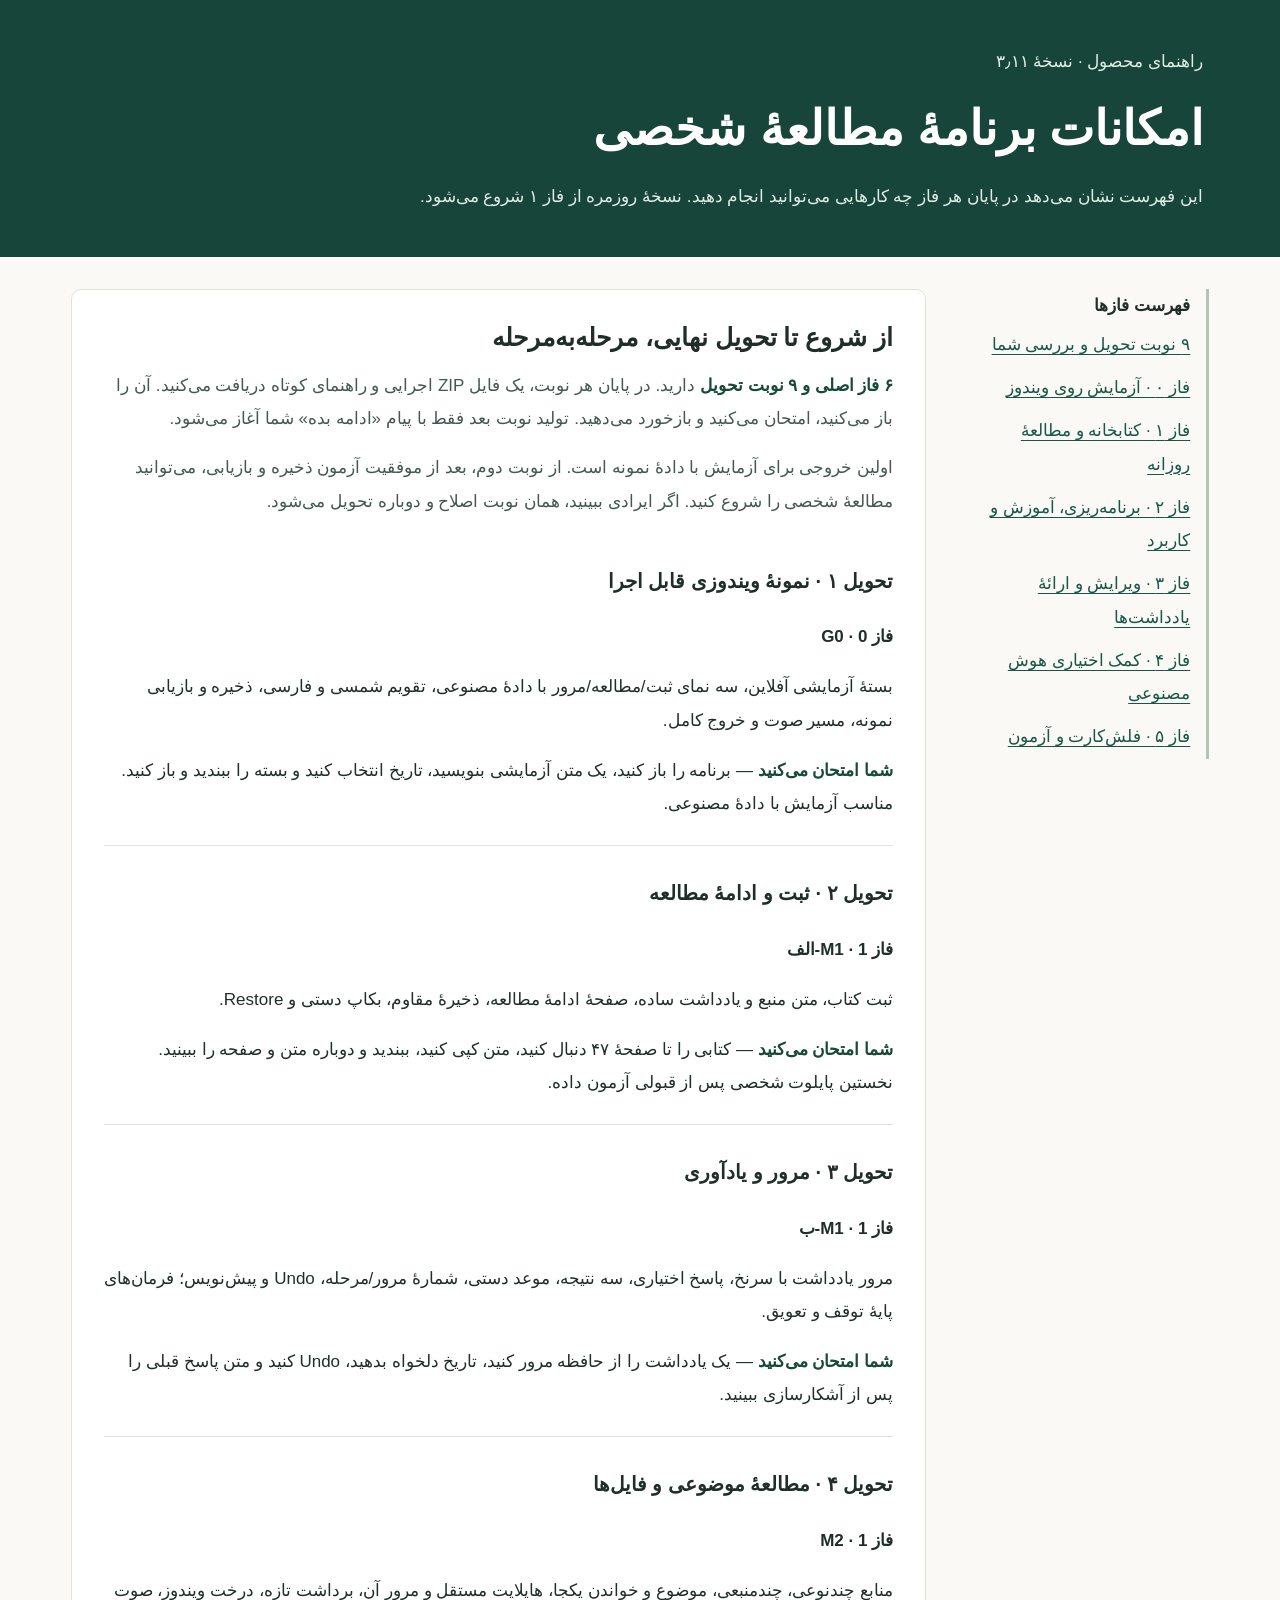
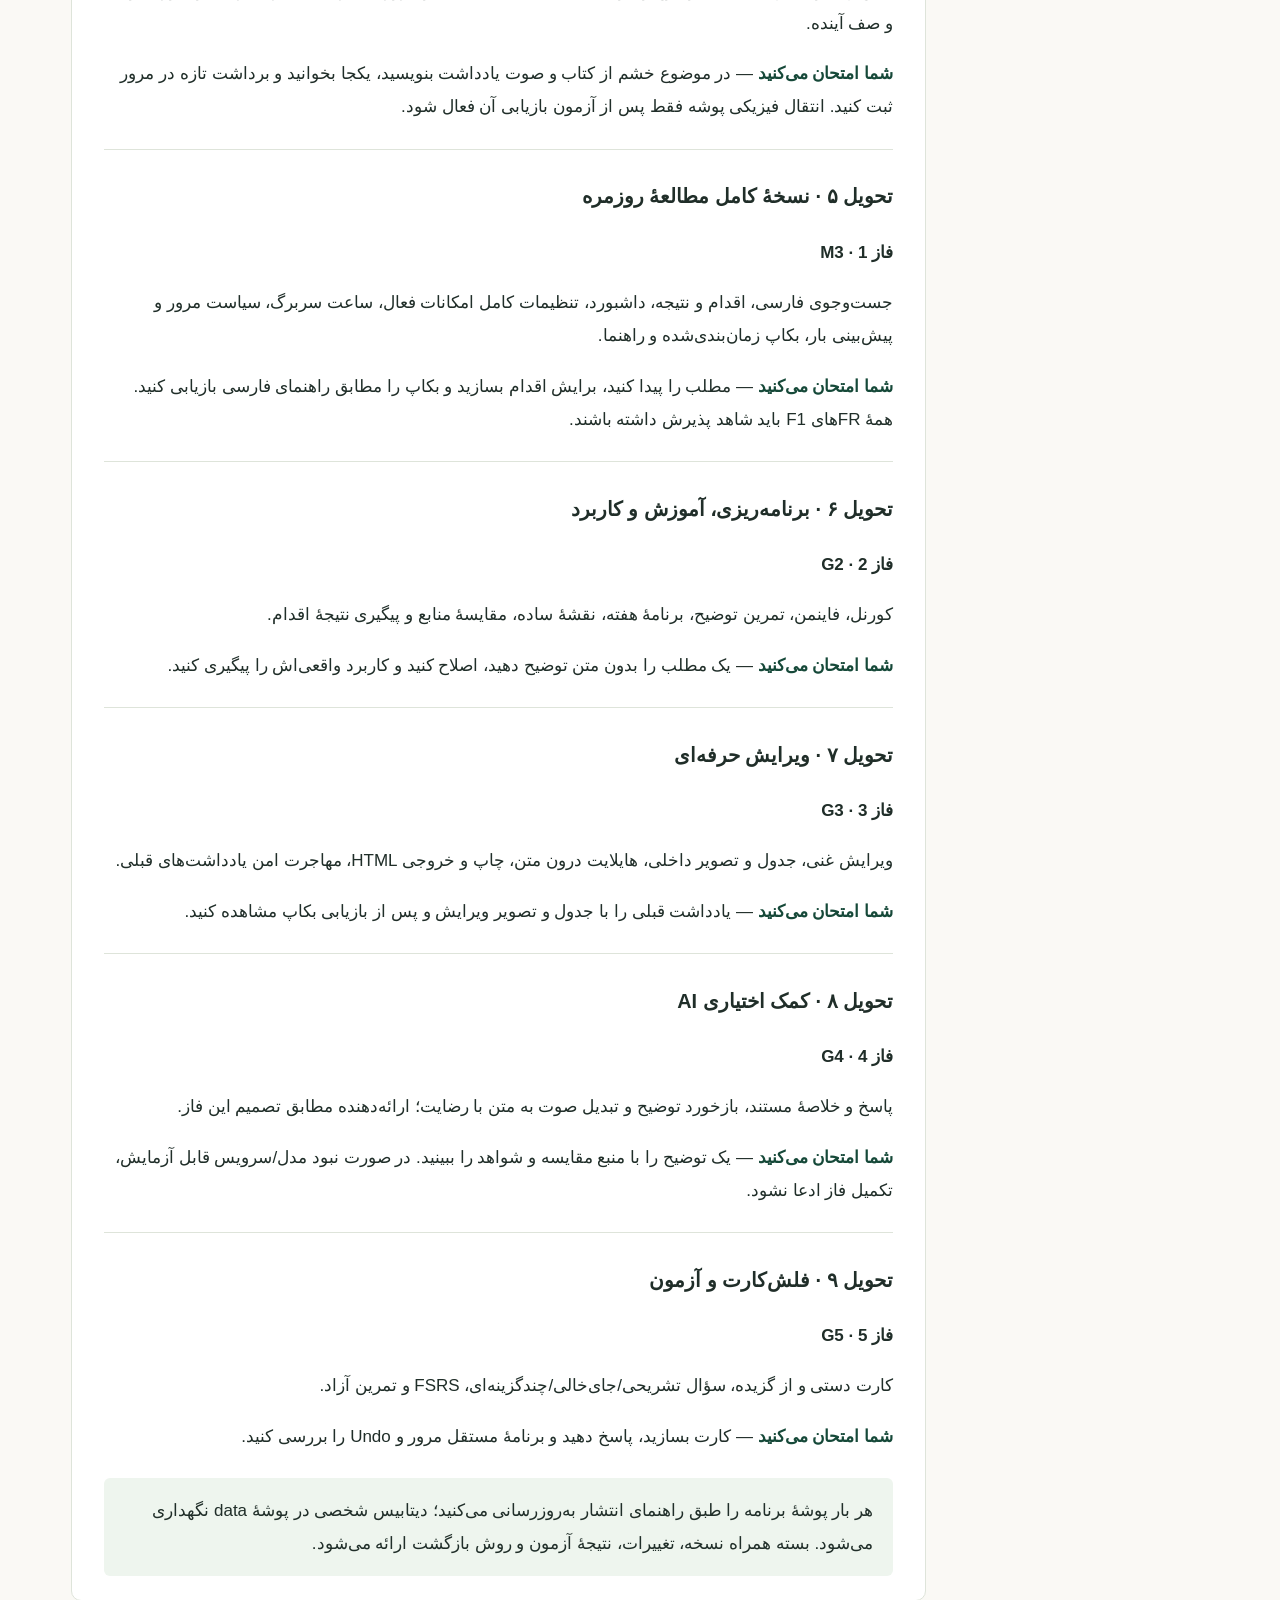
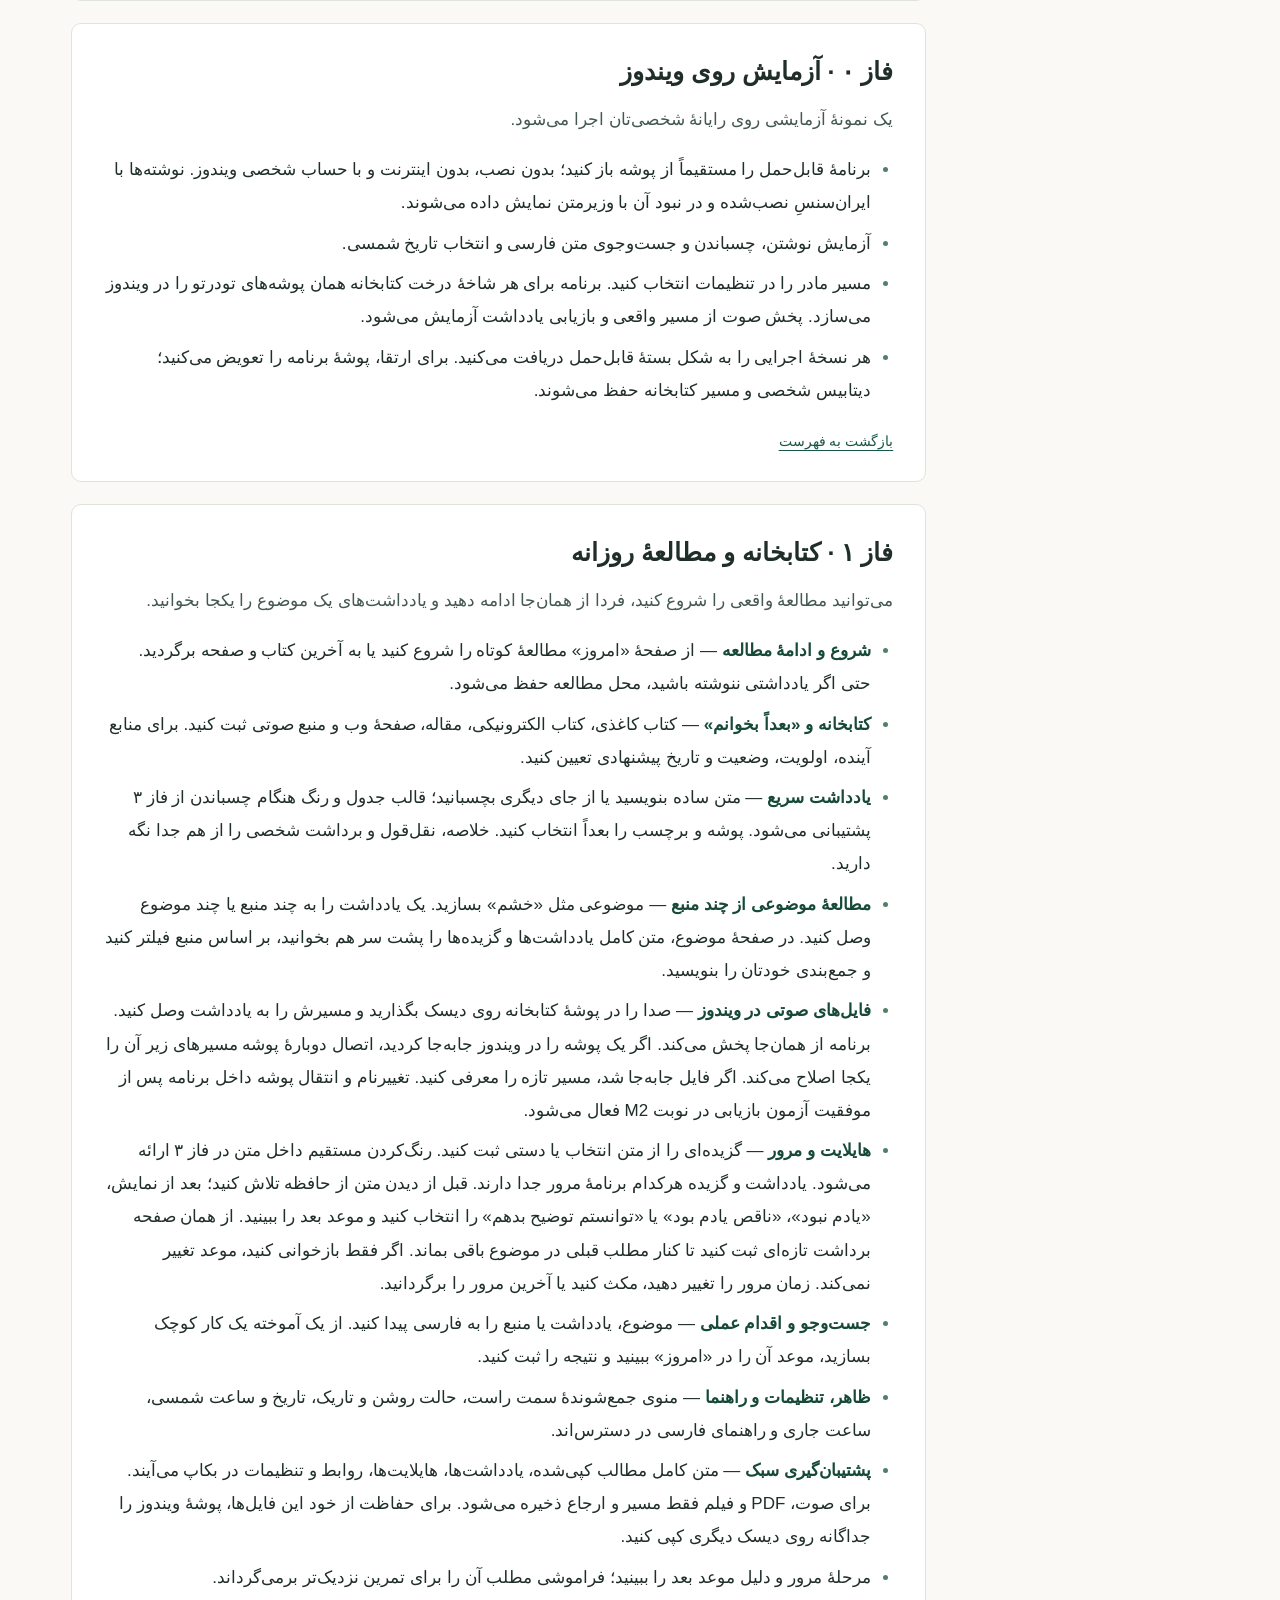
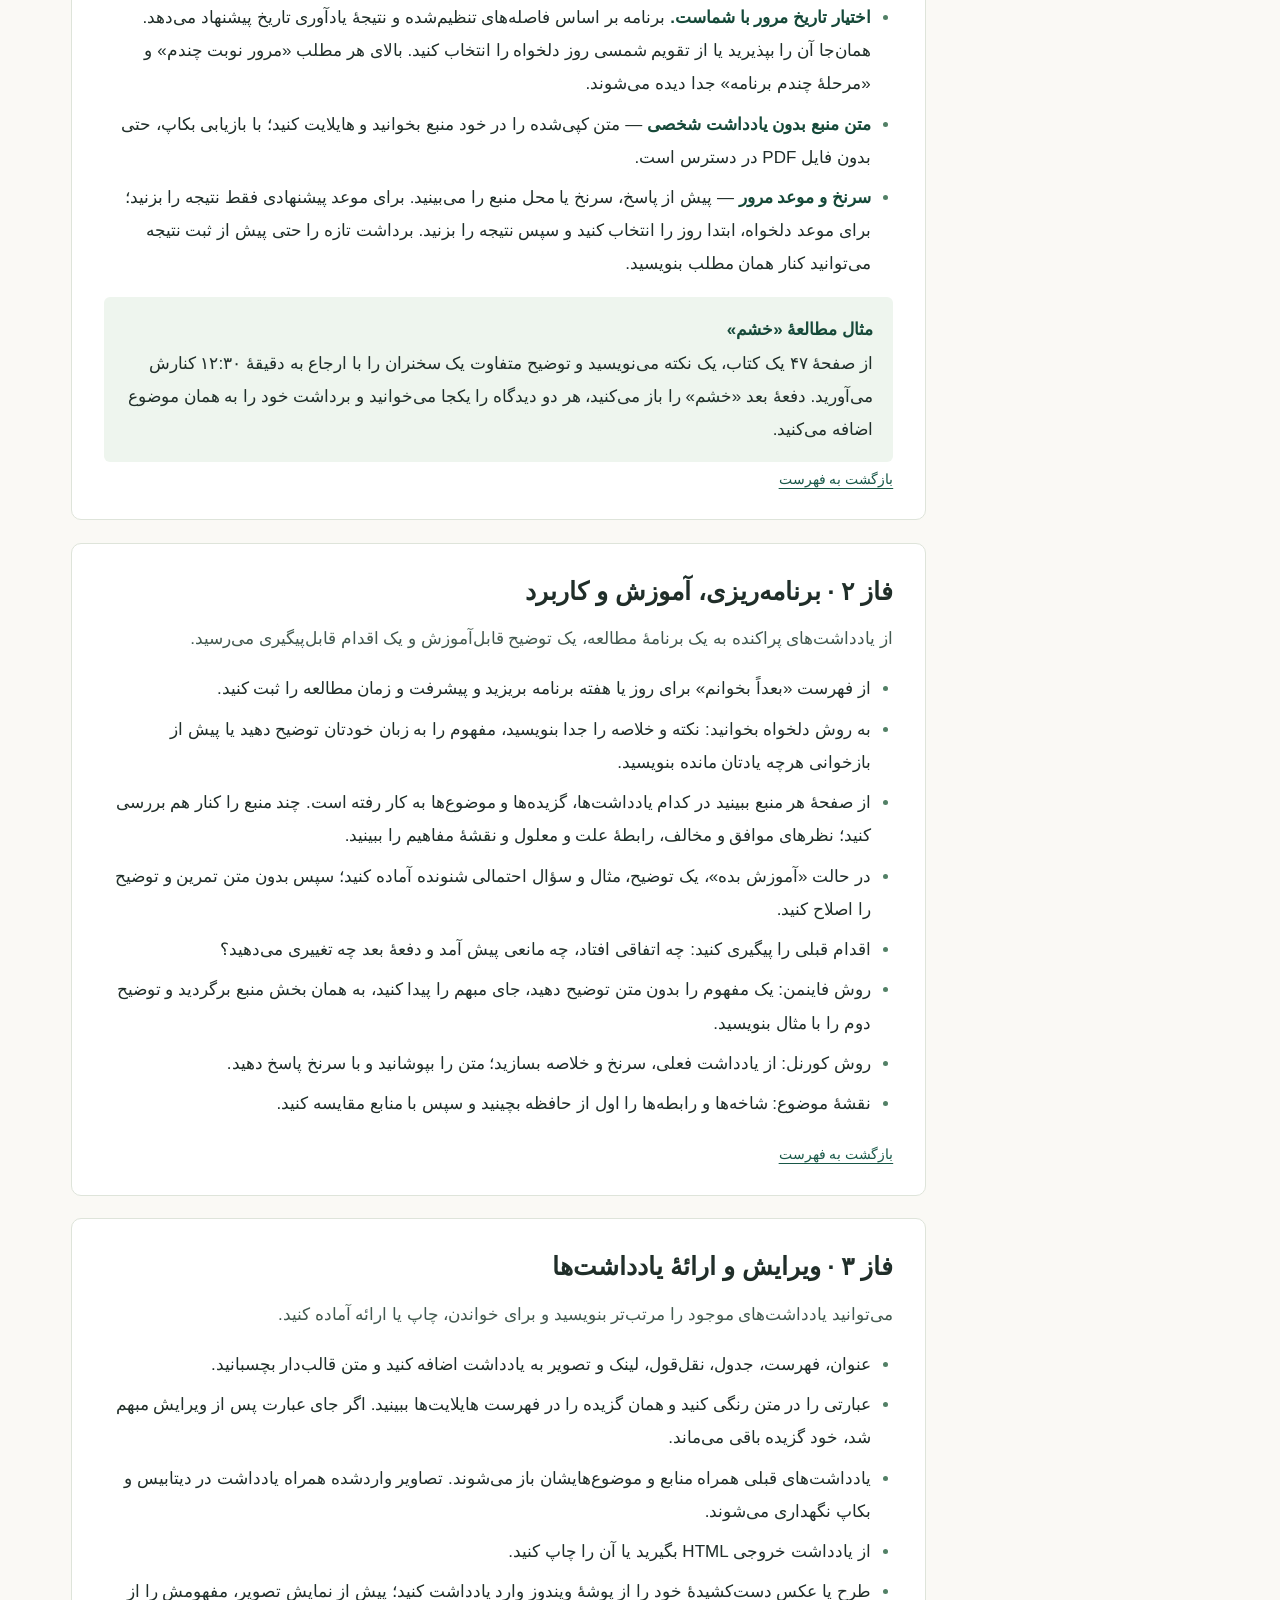
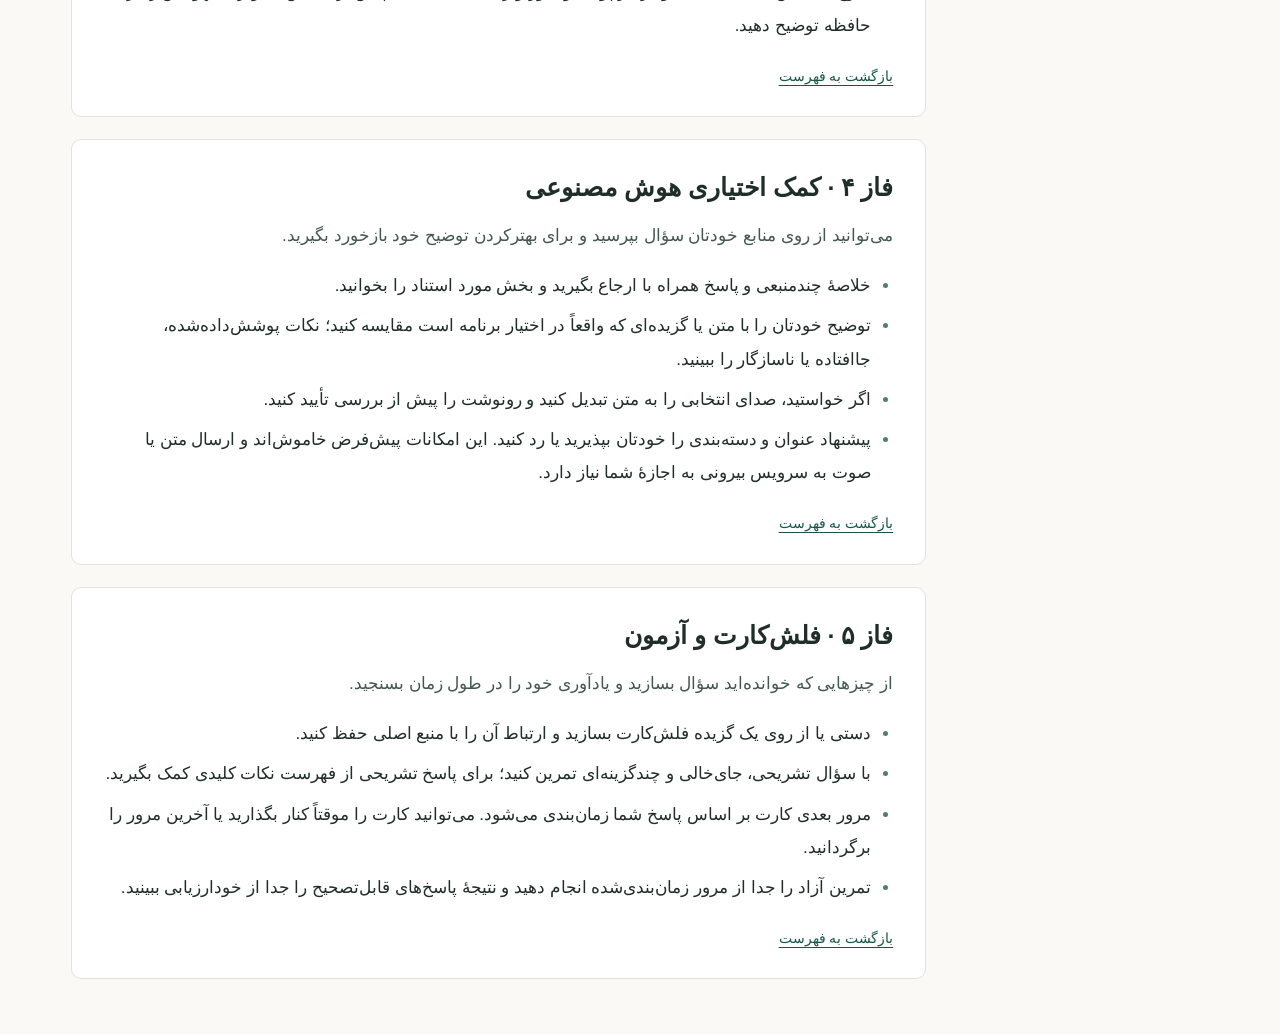
==== PKL_Features_FA_v3_11.html @ d026e91c "docs: prepare v3.11 gated production handoff" ====
<!doctype html><html lang="fa" dir="rtl"><meta charset="utf-8"><meta name="viewport" content="width=device-width,initial-scale=1"><title>فهرست امکانات برنامهٔ مطالعهٔ شخصی</title><style>
@font-face{font-family:StudyIran;src:local("IRANSans"),local("Iranian Sans"),local("IRANSans Regular"),local("IRANSansWeb")}*{box-sizing:border-box}body{margin:0;background:#faf9f5;color:#202e29;font:17px/1.95 StudyIran,IRANSans,Tahoma,sans-serif}header{padding:2.8rem max(6vw,1rem);background:#174539;color:white}header p{margin:0;color:#deeee5}h1{font-size:clamp(1.8rem,4vw,3rem);margin:.25rem 0}main{max-width:1180px;margin:auto;padding:2rem 1.3rem;display:grid;grid-template-columns:235px minmax(0,1fr);gap:3rem}nav{position:sticky;top:1rem;align-self:start;border-inline-start:3px solid #b0c5b5;padding-inline-start:1rem}nav a{display:block;padding:.32rem 0}a{color:#185747;text-underline-offset:4px}a:focus-visible{outline:2px solid #996526} .delivery{border-bottom:1px solid #dee4da;padding:.5rem 0}.delivery:last-of-type{border-bottom:0}section{background:white;border:1px solid #dee4da;border-radius:10px;padding:1.5rem 2rem;margin-bottom:1.4rem;scroll-margin:1rem}h2{font-size:1.55rem;margin:0}section>p{margin:.4rem 0 1rem;color:#43594f}ul{padding-inline-start:1.4rem}li{margin:.45rem 0}li::marker{color:#528066}aside{background:#eef5ee;padding:1rem 1.25rem;border-radius:6px}small{font-size:.85rem}strong{color:#164939}@media(max-width:800px){main{display:block}nav{position:static;margin:0 0 1rem}section{padding:1.25rem}}@media print{body{background:white;font-size:11pt}main{display:block;padding:0}nav,small{display:none}header{color:black;background:white;padding:0}header p{color:black}section{border:0;padding:.6rem 0}li,aside,h2{break-inside:avoid}h2{break-after:avoid}}
</style><header id="top"><p>راهنمای محصول · نسخهٔ ۳٫۱۱</p><h1>امکانات برنامهٔ مطالعهٔ شخصی</h1><p>این فهرست نشان می‌دهد در پایان هر فاز چه کارهایی می‌توانید انجام دهید. نسخهٔ روزمره از فاز ۱ شروع می‌شود.</p></header><main><nav id="contents" aria-label="فهرست فازها"><b>فهرست فازها</b><a href="#deliveries">۹ نوبت تحویل و بررسی شما</a><a href="#phase-0">فاز ۰ · آزمایش روی ویندوز</a><a href="#phase-1">فاز ۱ · کتابخانه و مطالعهٔ روزانه</a><a href="#phase-2">فاز ۲ · برنامه‌ریزی، آموزش و کاربرد</a><a href="#phase-3">فاز ۳ · ویرایش و ارائهٔ یادداشت‌ها</a><a href="#phase-4">فاز ۴ · کمک اختیاری هوش مصنوعی</a><a href="#phase-5">فاز ۵ · فلش‌کارت و آزمون</a></nav><article><section id="deliveries"><h2>از شروع تا تحویل نهایی، مرحله‌به‌مرحله</h2><p><strong>۶ فاز اصلی و ۹ نوبت تحویل</strong> دارید. در پایان هر نوبت، یک فایل ZIP اجرایی و راهنمای کوتاه دریافت می‌کنید. آن را باز می‌کنید، امتحان می‌کنید و بازخورد می‌دهید. تولید نوبت بعد فقط با پیام «ادامه بده» شما آغاز می‌شود.</p><p>اولین خروجی برای آزمایش با دادهٔ نمونه است. از نوبت دوم، بعد از موفقیت آزمون ذخیره و بازیابی، می‌توانید مطالعهٔ شخصی را شروع کنید. اگر ایرادی ببینید، همان نوبت اصلاح و دوباره تحویل می‌شود.</p><div class="delivery"><h3>تحویل ۱ · نمونهٔ ویندوزی قابل اجرا</h3><p><b>فاز 0 · G0</b></p><p>بستهٔ آزمایشی آفلاین، سه نمای ثبت/مطالعه/مرور با دادهٔ مصنوعی، تقویم شمسی و فارسی، ذخیره و بازیابی نمونه، مسیر صوت و خروج کامل.</p><p><strong>شما امتحان می‌کنید</strong> — برنامه را باز کنید، یک متن آزمایشی بنویسید، تاریخ انتخاب کنید و بسته را ببندید و باز کنید. مناسب آزمایش با دادهٔ مصنوعی.</p></div><div class="delivery"><h3>تحویل ۲ · ثبت و ادامهٔ مطالعه</h3><p><b>فاز 1 · M1-الف</b></p><p>ثبت کتاب، متن منبع و یادداشت ساده، صفحهٔ ادامهٔ مطالعه، ذخیرهٔ مقاوم، بکاپ دستی و Restore.</p><p><strong>شما امتحان می‌کنید</strong> — کتابی را تا صفحهٔ ۴۷ دنبال کنید، متن کپی کنید، ببندید و دوباره متن و صفحه را ببینید. نخستین پایلوت شخصی پس از قبولی آزمون داده.</p></div><div class="delivery"><h3>تحویل ۳ · مرور و یادآوری</h3><p><b>فاز 1 · M1-ب</b></p><p>مرور یادداشت با سرنخ، پاسخ اختیاری، سه نتیجه، موعد دستی، شمارهٔ مرور/مرحله، Undo و پیش‌نویس؛ فرمان‌های پایهٔ توقف و تعویق.</p><p><strong>شما امتحان می‌کنید</strong> — یک یادداشت را از حافظه مرور کنید، تاریخ دلخواه بدهید، Undo کنید و متن پاسخ قبلی را پس از آشکارسازی ببینید.</p></div><div class="delivery"><h3>تحویل ۴ · مطالعهٔ موضوعی و فایل‌ها</h3><p><b>فاز 1 · M2</b></p><p>منابع چندنوعی، چندمنبعی، موضوع و خواندن یکجا، هایلایت مستقل و مرور آن، برداشت تازه، درخت ویندوز، صوت و صف آینده.</p><p><strong>شما امتحان می‌کنید</strong> — در موضوع خشم از کتاب و صوت یادداشت بنویسید، یکجا بخوانید و برداشت تازه در مرور ثبت کنید. انتقال فیزیکی پوشه فقط پس از آزمون بازیابی آن فعال شود.</p></div><div class="delivery"><h3>تحویل ۵ · نسخهٔ کامل مطالعهٔ روزمره</h3><p><b>فاز 1 · M3</b></p><p>جست‌وجوی فارسی، اقدام و نتیجه، داشبورد، تنظیمات کامل امکانات فعال، ساعت سربرگ، سیاست مرور و پیش‌بینی بار، بکاپ زمان‌بندی‌شده و راهنما.</p><p><strong>شما امتحان می‌کنید</strong> — مطلب را پیدا کنید، برایش اقدام بسازید و بکاپ را مطابق راهنمای فارسی بازیابی کنید. همهٔ FRهای F1 باید شاهد پذیرش داشته باشند.</p></div><div class="delivery"><h3>تحویل ۶ · برنامه‌ریزی، آموزش و کاربرد</h3><p><b>فاز 2 · G2</b></p><p>کورنل، فاینمن، تمرین توضیح، برنامهٔ هفته، نقشهٔ ساده، مقایسهٔ منابع و پیگیری نتیجهٔ اقدام.</p><p><strong>شما امتحان می‌کنید</strong> — یک مطلب را بدون متن توضیح دهید، اصلاح کنید و کاربرد واقعی‌اش را پیگیری کنید.</p></div><div class="delivery"><h3>تحویل ۷ · ویرایش حرفه‌ای</h3><p><b>فاز 3 · G3</b></p><p>ویرایش غنی، جدول و تصویر داخلی، هایلایت درون متن، چاپ و خروجی HTML، مهاجرت امن یادداشت‌های قبلی.</p><p><strong>شما امتحان می‌کنید</strong> — یادداشت قبلی را با جدول و تصویر ویرایش و پس از بازیابی بکاپ مشاهده کنید.</p></div><div class="delivery"><h3>تحویل ۸ · کمک اختیاری AI</h3><p><b>فاز 4 · G4</b></p><p>پاسخ و خلاصهٔ مستند، بازخورد توضیح و تبدیل صوت به متن با رضایت؛ ارائه‌دهنده مطابق تصمیم این فاز.</p><p><strong>شما امتحان می‌کنید</strong> — یک توضیح را با منبع مقایسه و شواهد را ببینید. در صورت نبود مدل/سرویس قابل آزمایش، تکمیل فاز ادعا نشود.</p></div><div class="delivery"><h3>تحویل ۹ · فلش‌کارت و آزمون</h3><p><b>فاز 5 · G5</b></p><p>کارت دستی و از گزیده، سؤال تشریحی/جای‌خالی/چندگزینه‌ای، FSRS و تمرین آزاد.</p><p><strong>شما امتحان می‌کنید</strong> — کارت بسازید، پاسخ دهید و برنامهٔ مستقل مرور و Undo را بررسی کنید.</p></div><aside>هر بار پوشهٔ برنامه را طبق راهنمای انتشار به‌روزرسانی می‌کنید؛ دیتابیس شخصی در پوشهٔ data نگهداری می‌شود. بسته همراه نسخه، تغییرات، نتیجهٔ آزمون و روش بازگشت ارائه می‌شود.</aside></section><section id="phase-0"><h2>فاز ۰ · آزمایش روی ویندوز</h2><p>یک نمونهٔ آزمایشی روی رایانهٔ شخصی‌تان اجرا می‌شود.</p><ul><li>برنامهٔ قابل‌حمل را مستقیماً از پوشه باز کنید؛ بدون نصب، بدون اینترنت و با حساب شخصی ویندوز. نوشته‌ها با ایران‌سنسِ نصب‌شده و در نبود آن با وزیرمتن نمایش داده می‌شوند.</li><li>آزمایش نوشتن، چسباندن و جست‌وجوی متن فارسی و انتخاب تاریخ شمسی.</li><li>مسیر مادر را در تنظیمات انتخاب کنید. برنامه برای هر شاخهٔ درخت کتابخانه همان پوشه‌های تو‌در‌تو را در ویندوز می‌سازد. پخش صوت از مسیر واقعی و بازیابی یادداشت آزمایش می‌شود.</li><li>هر نسخهٔ اجرایی را به شکل بستهٔ قابل‌حمل دریافت می‌کنید. برای ارتقا، پوشهٔ برنامه را تعویض می‌کنید؛ دیتابیس شخصی و مسیر کتابخانه حفظ می‌شوند.</li></ul><small><a href="#contents">بازگشت به فهرست</a></small></section><section id="phase-1"><h2>فاز ۱ · کتابخانه و مطالعهٔ روزانه</h2><p>می‌توانید مطالعهٔ واقعی را شروع کنید، فردا از همان‌جا ادامه دهید و یادداشت‌های یک موضوع را یکجا بخوانید.</p><ul><li><strong>شروع و ادامهٔ مطالعه</strong> — از صفحهٔ «امروز» مطالعهٔ کوتاه را شروع کنید یا به آخرین کتاب و صفحه برگردید. حتی اگر یادداشتی ننوشته باشید، محل مطالعه حفظ می‌شود.</li><li><strong>کتابخانه و «بعداً بخوانم»</strong> — کتاب کاغذی، کتاب الکترونیکی، مقاله، صفحهٔ وب و منبع صوتی ثبت کنید. برای منابع آینده، اولویت، وضعیت و تاریخ پیشنهادی تعیین کنید.</li><li><strong>یادداشت سریع</strong> — متن ساده بنویسید یا از جای دیگری بچسبانید؛ قالب جدول و رنگ هنگام چسباندن از فاز ۳ پشتیبانی می‌شود. پوشه و برچسب را بعداً انتخاب کنید. خلاصه، نقل‌قول و برداشت شخصی را از هم جدا نگه دارید.</li><li><strong>مطالعهٔ موضوعی از چند منبع</strong> — موضوعی مثل «خشم» بسازید. یک یادداشت را به چند منبع یا چند موضوع وصل کنید. در صفحهٔ موضوع، متن کامل یادداشت‌ها و گزیده‌ها را پشت سر هم بخوانید، بر اساس منبع فیلتر کنید و جمع‌بندی خودتان را بنویسید.</li><li><strong>فایل‌های صوتی در ویندوز</strong> — صدا را در پوشهٔ کتابخانه روی دیسک بگذارید و مسیرش را به یادداشت وصل کنید. برنامه از همان‌جا پخش می‌کند. اگر یک پوشه را در ویندوز جابه‌جا کردید، اتصال دوبارهٔ پوشه مسیرهای زیر آن را یکجا اصلاح می‌کند. اگر فایل جابه‌جا شد، مسیر تازه را معرفی کنید. تغییرنام و انتقال پوشه داخل برنامه پس از موفقیت آزمون بازیابی در نوبت M2 فعال می‌شود.</li><li><strong>هایلایت و مرور</strong> — گزیده‌ای را از متن انتخاب یا دستی ثبت کنید. رنگ‌کردن مستقیم داخل متن در فاز ۳ ارائه می‌شود. یادداشت و گزیده هرکدام برنامهٔ مرور جدا دارند. قبل از دیدن متن از حافظه تلاش کنید؛ بعد از نمایش، «یادم نبود»، «ناقص یادم بود» یا «توانستم توضیح بدهم» را انتخاب کنید و موعد بعد را ببینید. از همان صفحه برداشت تازه‌ای ثبت کنید تا کنار مطلب قبلی در موضوع باقی بماند. اگر فقط بازخوانی کنید، موعد تغییر نمی‌کند. زمان مرور را تغییر دهید، مکث کنید یا آخرین مرور را برگردانید.</li><li><strong>جست‌وجو و اقدام عملی</strong> — موضوع، یادداشت یا منبع را به فارسی پیدا کنید. از یک آموخته یک کار کوچک بسازید، موعد آن را در «امروز» ببینید و نتیجه را ثبت کنید.</li><li><strong>ظاهر، تنظیمات و راهنما</strong> — منوی جمع‌شوندهٔ سمت راست، حالت روشن و تاریک، تاریخ‌ و ساعت شمسی، ساعت جاری و راهنمای فارسی در دسترس‌اند.</li><li><strong>پشتیبان‌گیری سبک</strong> — متن کامل مطالب کپی‌شده، یادداشت‌ها، هایلایت‌ها، روابط و تنظیمات در بکاپ می‌آیند. برای صوت، PDF و فیلم فقط مسیر و ارجاع ذخیره می‌شود. برای حفاظت از خود این فایل‌ها، پوشهٔ ویندوز را جداگانه روی دیسک دیگری کپی کنید.</li><li>مرحلهٔ مرور و دلیل موعد بعد را ببینید؛ فراموشی مطلب آن را برای تمرین نزدیک‌تر برمی‌گرداند.</li><li><strong>اختیار تاریخ مرور با شماست.</strong> برنامه بر اساس فاصله‌های تنظیم‌شده و نتیجهٔ یادآوری تاریخ پیشنهاد می‌دهد. همان‌جا آن را بپذیرید یا از تقویم شمسی روز دلخواه را انتخاب کنید. بالای هر مطلب «مرور نوبت چندم» و «مرحلهٔ چندم برنامه» جدا دیده می‌شوند.</li><li><strong>متن منبع بدون یادداشت شخصی</strong> — متن کپی‌شده را در خود منبع بخوانید و هایلایت کنید؛ با بازیابی بکاپ، حتی بدون فایل PDF در دسترس است.</li><li><strong>سرنخ و موعد مرور</strong> — پیش از پاسخ، سرنخ یا محل منبع را می‌بینید. برای موعد پیشنهادی فقط نتیجه را بزنید؛ برای موعد دلخواه، ابتدا روز را انتخاب کنید و سپس نتیجه را بزنید. برداشت تازه را حتی پیش از ثبت نتیجه می‌توانید کنار همان مطلب بنویسید.</li></ul><aside><strong>مثال مطالعهٔ «خشم»</strong><br>از صفحهٔ ۴۷ یک کتاب، یک نکته می‌نویسید و توضیح متفاوت یک سخنران را با ارجاع به دقیقهٔ ۱۲:۳۰ کنارش می‌آورید. دفعهٔ بعد «خشم» را باز می‌کنید، هر دو دیدگاه را یکجا می‌خوانید و برداشت خود را به همان موضوع اضافه می‌کنید.</aside><small><a href="#contents">بازگشت به فهرست</a></small></section><section id="phase-2"><h2>فاز ۲ · برنامه‌ریزی، آموزش و کاربرد</h2><p>از یادداشت‌های پراکنده به یک برنامهٔ مطالعه، یک توضیح قابل‌آموزش و یک اقدام قابل‌پیگیری می‌رسید.</p><ul><li>از فهرست «بعداً بخوانم» برای روز یا هفته برنامه بریزید و پیشرفت و زمان مطالعه را ثبت کنید.</li><li>به روش دلخواه بخوانید: نکته و خلاصه را جدا بنویسید، مفهوم را به زبان خودتان توضیح دهید یا پیش از بازخوانی هرچه یادتان مانده بنویسید.</li><li>از صفحهٔ هر منبع ببینید در کدام یادداشت‌ها، گزیده‌ها و موضوع‌ها به کار رفته است. چند منبع را کنار هم بررسی کنید؛ نظرهای موافق و مخالف، رابطهٔ علت و معلول و نقشهٔ مفاهیم را ببینید.</li><li>در حالت «آموزش بده»، یک توضیح، مثال و سؤال احتمالی شنونده آماده کنید؛ سپس بدون متن تمرین و توضیح را اصلاح کنید.</li><li>اقدام قبلی را پیگیری کنید: چه اتفاقی افتاد، چه مانعی پیش آمد و دفعهٔ بعد چه تغییری می‌دهید؟</li><li>روش فاینمن: یک مفهوم را بدون متن توضیح دهید، جای مبهم را پیدا کنید، به همان بخش منبع برگردید و توضیح دوم را با مثال بنویسید.</li><li>روش کورنل: از یادداشت فعلی، سرنخ و خلاصه بسازید؛ متن را بپوشانید و با سرنخ پاسخ دهید.</li><li>نقشهٔ موضوع: شاخه‌ها و رابطه‌ها را اول از حافظه بچینید و سپس با منابع مقایسه کنید.</li></ul><small><a href="#contents">بازگشت به فهرست</a></small></section><section id="phase-3"><h2>فاز ۳ · ویرایش و ارائهٔ یادداشت‌ها</h2><p>می‌توانید یادداشت‌های موجود را مرتب‌تر بنویسید و برای خواندن، چاپ یا ارائه آماده کنید.</p><ul><li>عنوان، فهرست، جدول، نقل‌قول، لینک و تصویر به یادداشت اضافه کنید و متن قالب‌دار بچسبانید.</li><li>عبارتی را در متن رنگی کنید و همان گزیده را در فهرست هایلایت‌ها ببینید. اگر جای عبارت پس از ویرایش مبهم شد، خود گزیده باقی می‌ماند.</li><li>یادداشت‌های قبلی همراه منابع و موضوع‌هایشان باز می‌شوند. تصاویر واردشده همراه یادداشت در دیتابیس و بکاپ نگهداری می‌شوند.</li><li>از یادداشت خروجی HTML بگیرید یا آن را چاپ کنید.</li><li>طرح یا عکس دست‌کشیدهٔ خود را از پوشهٔ ویندوز وارد یادداشت کنید؛ پیش از نمایش تصویر، مفهومش را از حافظه توضیح دهید.</li></ul><small><a href="#contents">بازگشت به فهرست</a></small></section><section id="phase-4"><h2>فاز ۴ · کمک اختیاری هوش مصنوعی</h2><p>می‌توانید از روی منابع خودتان سؤال بپرسید و برای بهترکردن توضیح خود بازخورد بگیرید.</p><ul><li>خلاصهٔ چندمنبعی و پاسخ همراه با ارجاع بگیرید و بخش مورد استناد را بخوانید.</li><li>توضیح خودتان را با متن یا گزیده‌ای که واقعاً در اختیار برنامه است مقایسه کنید؛ نکات پوشش‌داده‌شده، جاافتاده یا ناسازگار را ببینید.</li><li>اگر خواستید، صدای انتخابی را به متن تبدیل کنید و رونوشت را پیش از بررسی تأیید کنید.</li><li>پیشنهاد عنوان و دسته‌بندی را خودتان بپذیرید یا رد کنید. این امکانات پیش‌فرض خاموش‌اند و ارسال متن یا صوت به سرویس بیرونی به اجازهٔ شما نیاز دارد.</li></ul><small><a href="#contents">بازگشت به فهرست</a></small></section><section id="phase-5"><h2>فاز ۵ · فلش‌کارت و آزمون</h2><p>از چیزهایی که خوانده‌اید سؤال بسازید و یادآوری خود را در طول زمان بسنجید.</p><ul><li>دستی یا از روی یک گزیده فلش‌کارت بسازید و ارتباط آن را با منبع اصلی حفظ کنید.</li><li>با سؤال تشریحی، جای‌خالی و چندگزینه‌ای تمرین کنید؛ برای پاسخ تشریحی از فهرست نکات کلیدی کمک بگیرید.</li><li>مرور بعدی کارت بر اساس پاسخ شما زمان‌بندی می‌شود. می‌توانید کارت را موقتاً کنار بگذارید یا آخرین مرور را برگردانید.</li><li>تمرین آزاد را جدا از مرور زمان‌بندی‌شده انجام دهید و نتیجهٔ پاسخ‌های قابل‌تصحیح را جدا از خودارزیابی ببینید.</li></ul><small><a href="#contents">بازگشت به فهرست</a></small></section></article></main></html>
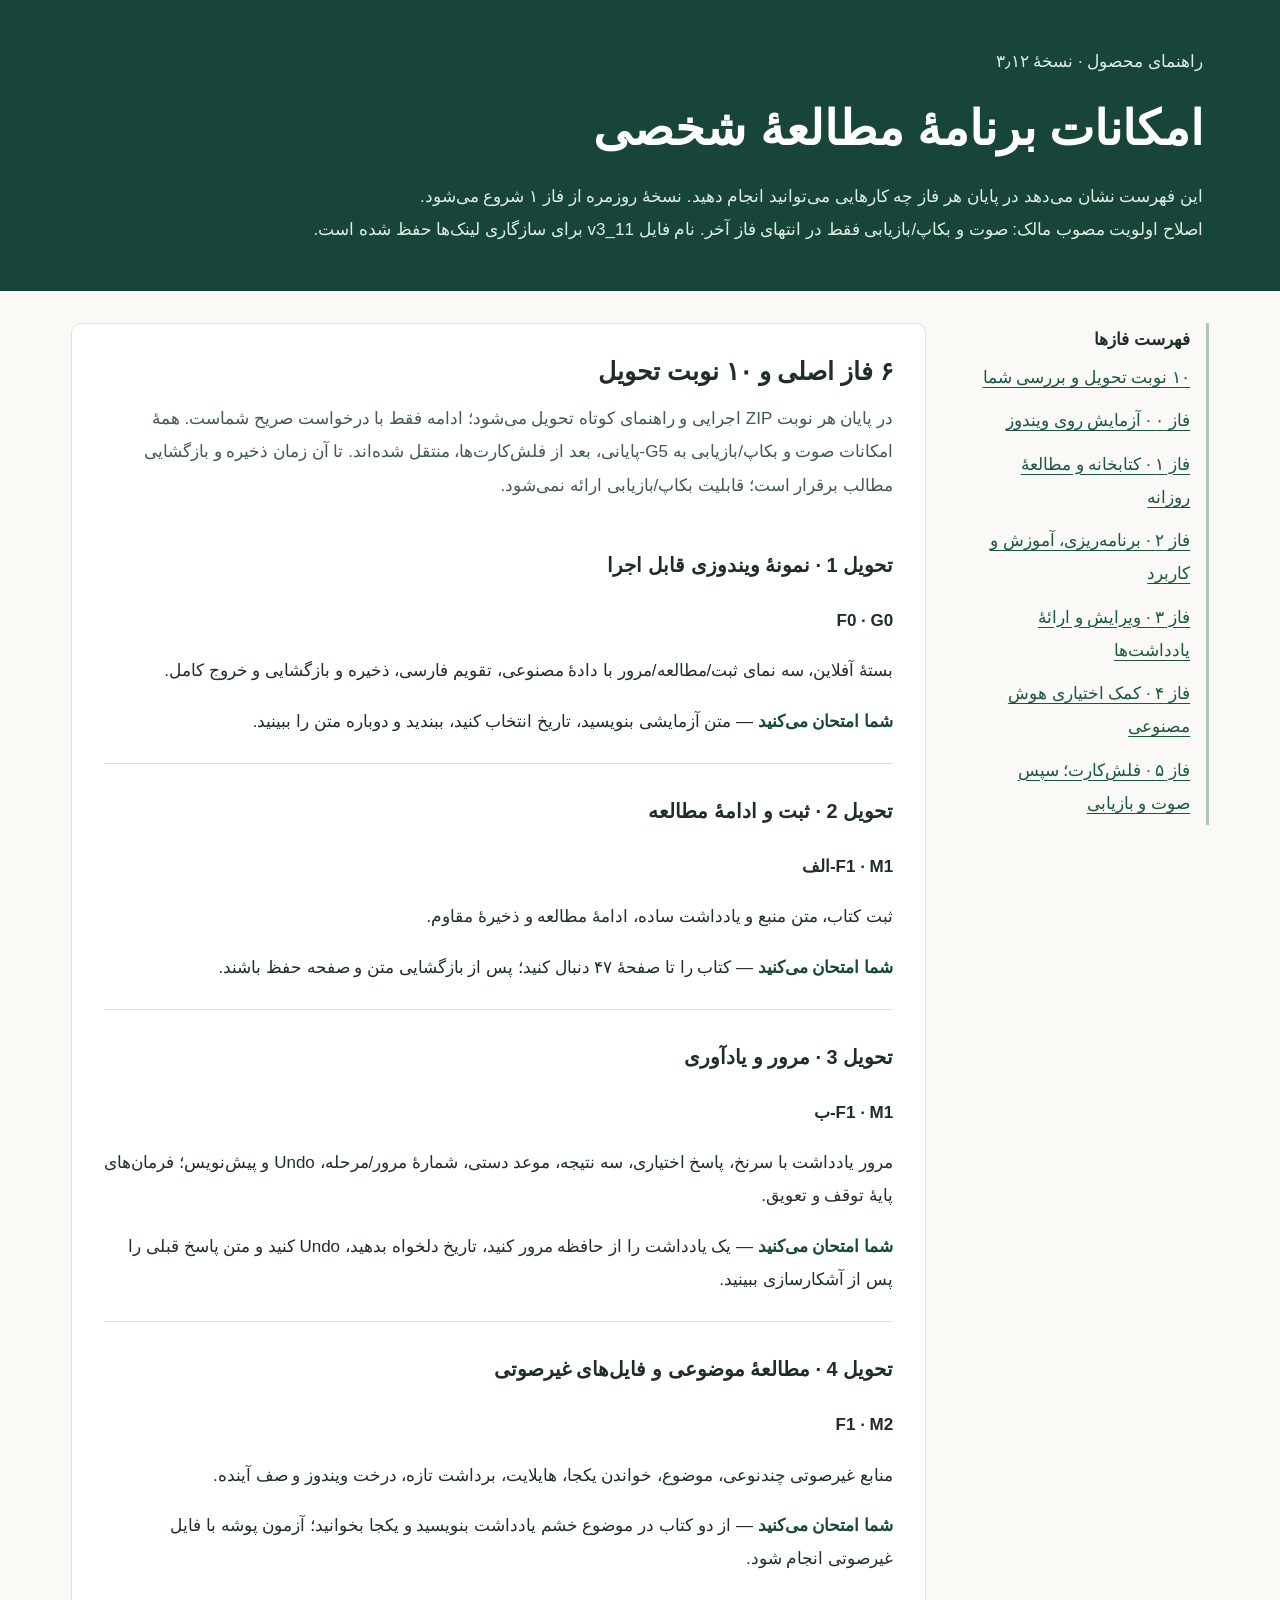
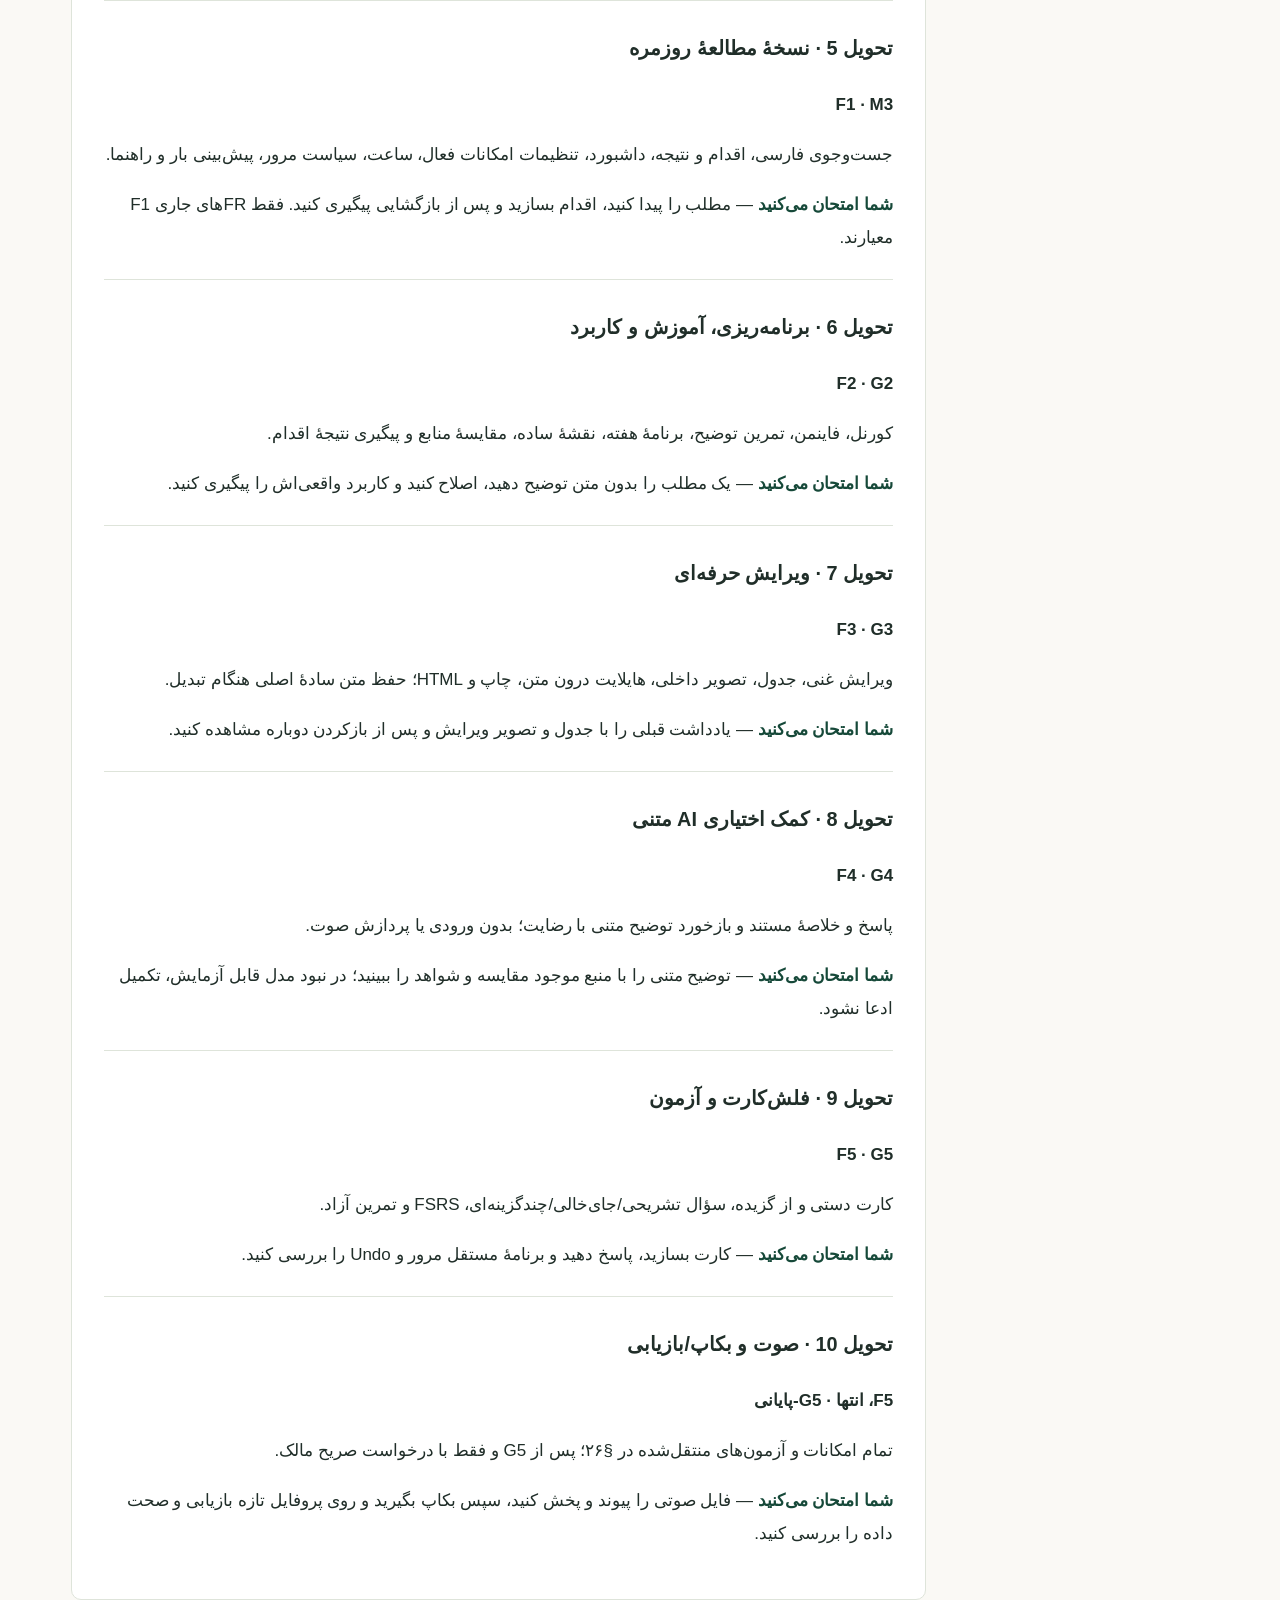
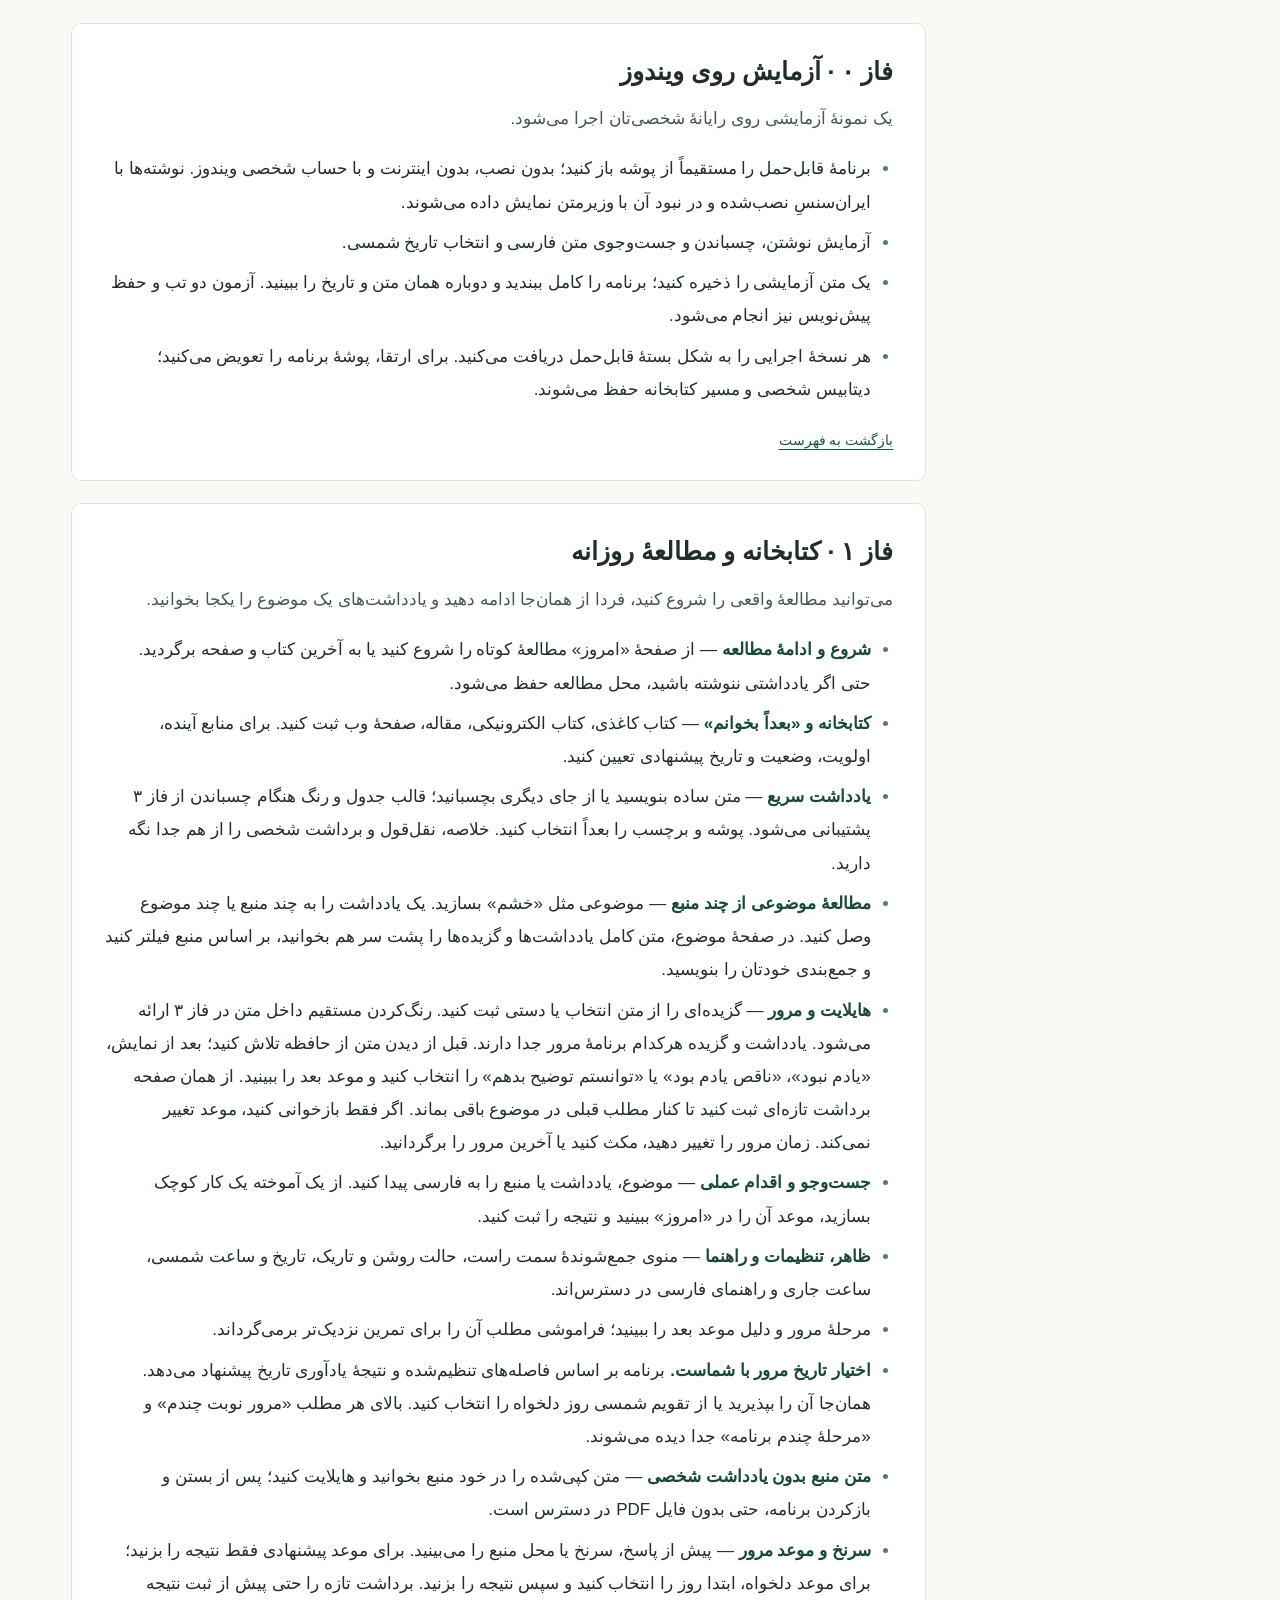
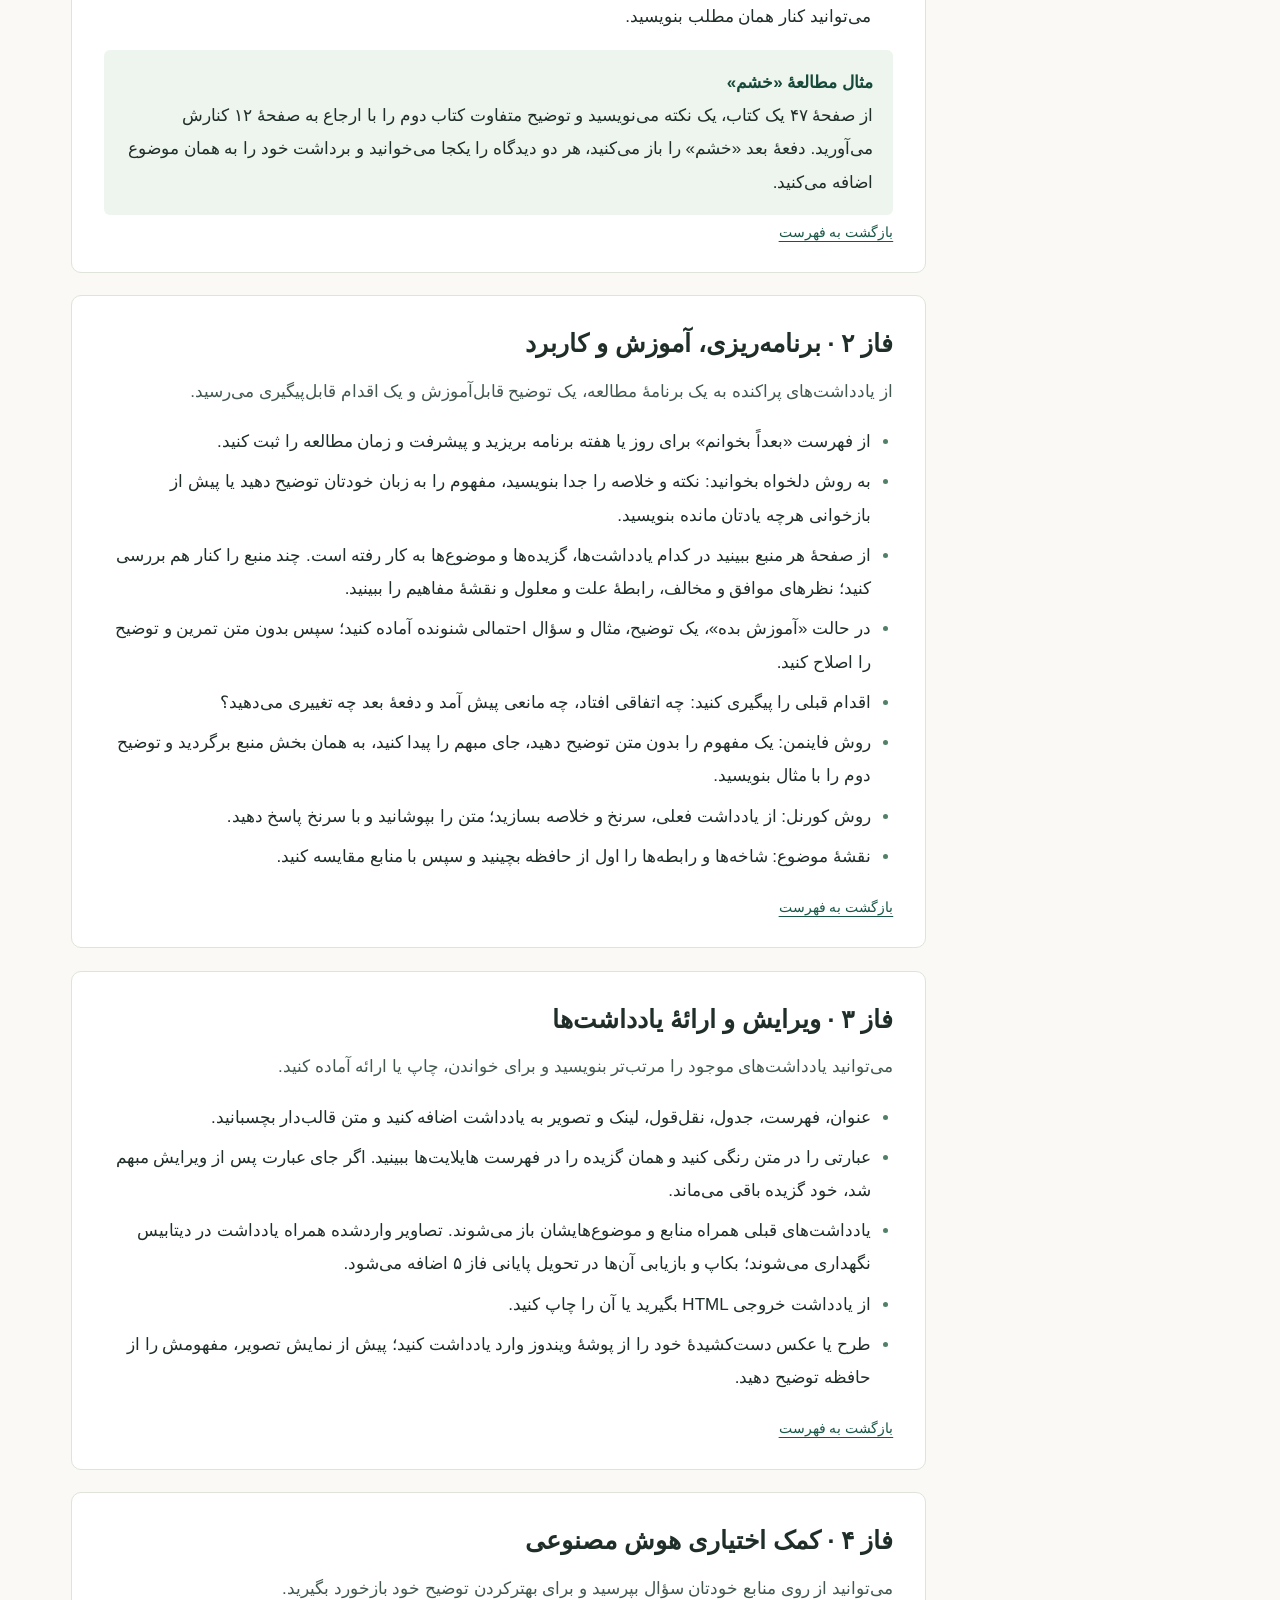
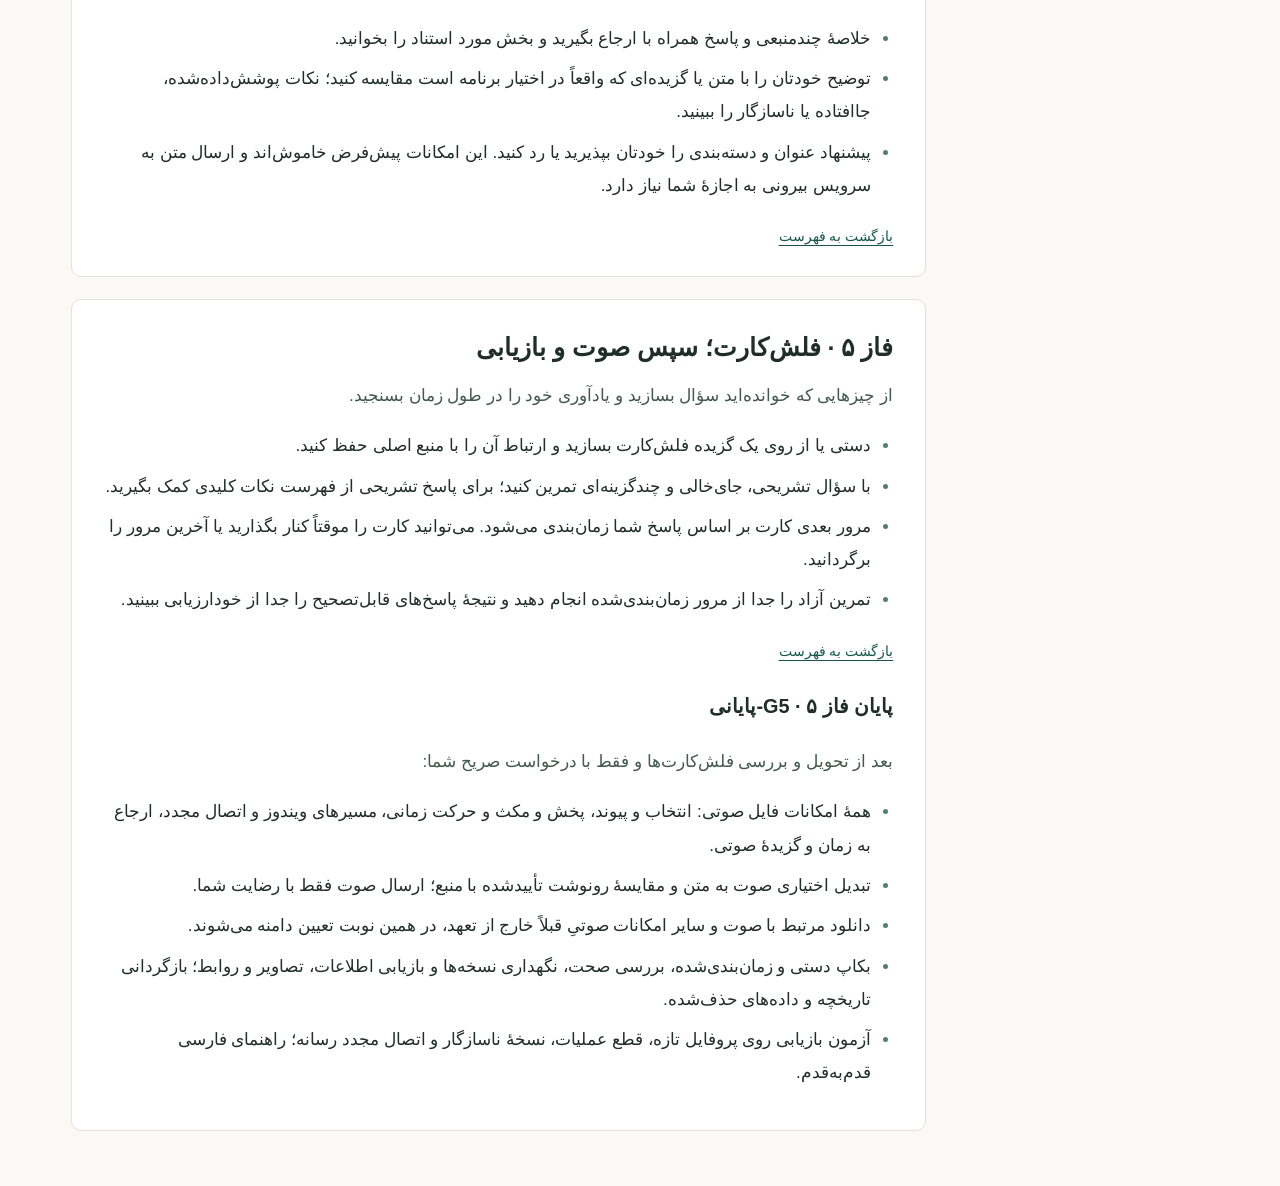
==== commit 735e7892: "Release G0-r1 Windows study prototype and PRD 3.12" ====
--- a/PKL_Features_FA_v3_11.html
+++ b/PKL_Features_FA_v3_11.html
@@ -1,3 +1,3 @@
 <!doctype html><html lang="fa" dir="rtl"><meta charset="utf-8"><meta name="viewport" content="width=device-width,initial-scale=1"><title>فهرست امکانات برنامهٔ مطالعهٔ شخصی</title><style>
 @font-face{font-family:StudyIran;src:local("IRANSans"),local("Iranian Sans"),local("IRANSans Regular"),local("IRANSansWeb")}*{box-sizing:border-box}body{margin:0;background:#faf9f5;color:#202e29;font:17px/1.95 StudyIran,IRANSans,Tahoma,sans-serif}header{padding:2.8rem max(6vw,1rem);background:#174539;color:white}header p{margin:0;color:#deeee5}h1{font-size:clamp(1.8rem,4vw,3rem);margin:.25rem 0}main{max-width:1180px;margin:auto;padding:2rem 1.3rem;display:grid;grid-template-columns:235px minmax(0,1fr);gap:3rem}nav{position:sticky;top:1rem;align-self:start;border-inline-start:3px solid #b0c5b5;padding-inline-start:1rem}nav a{display:block;padding:.32rem 0}a{color:#185747;text-underline-offset:4px}a:focus-visible{outline:2px solid #996526} .delivery{border-bottom:1px solid #dee4da;padding:.5rem 0}.delivery:last-of-type{border-bottom:0}section{background:white;border:1px solid #dee4da;border-radius:10px;padding:1.5rem 2rem;margin-bottom:1.4rem;scroll-margin:1rem}h2{font-size:1.55rem;margin:0}section>p{margin:.4rem 0 1rem;color:#43594f}ul{padding-inline-start:1.4rem}li{margin:.45rem 0}li::marker{color:#528066}aside{background:#eef5ee;padding:1rem 1.25rem;border-radius:6px}small{font-size:.85rem}strong{color:#164939}@media(max-width:800px){main{display:block}nav{position:static;margin:0 0 1rem}section{padding:1.25rem}}@media print{body{background:white;font-size:11pt}main{display:block;padding:0}nav,small{display:none}header{color:black;background:white;padding:0}header p{color:black}section{border:0;padding:.6rem 0}li,aside,h2{break-inside:avoid}h2{break-after:avoid}}
-</style><header id="top"><p>راهنمای محصول · نسخهٔ ۳٫۱۱</p><h1>امکانات برنامهٔ مطالعهٔ شخصی</h1><p>این فهرست نشان می‌دهد در پایان هر فاز چه کارهایی می‌توانید انجام دهید. نسخهٔ روزمره از فاز ۱ شروع می‌شود.</p></header><main><nav id="contents" aria-label="فهرست فازها"><b>فهرست فازها</b><a href="#deliveries">۹ نوبت تحویل و بررسی شما</a><a href="#phase-0">فاز ۰ · آزمایش روی ویندوز</a><a href="#phase-1">فاز ۱ · کتابخانه و مطالعهٔ روزانه</a><a href="#phase-2">فاز ۲ · برنامه‌ریزی، آموزش و کاربرد</a><a href="#phase-3">فاز ۳ · ویرایش و ارائهٔ یادداشت‌ها</a><a href="#phase-4">فاز ۴ · کمک اختیاری هوش مصنوعی</a><a href="#phase-5">فاز ۵ · فلش‌کارت و آزمون</a></nav><article><section id="deliveries"><h2>از شروع تا تحویل نهایی، مرحله‌به‌مرحله</h2><p><strong>۶ فاز اصلی و ۹ نوبت تحویل</strong> دارید. در پایان هر نوبت، یک فایل ZIP اجرایی و راهنمای کوتاه دریافت می‌کنید. آن را باز می‌کنید، امتحان می‌کنید و بازخورد می‌دهید. تولید نوبت بعد فقط با پیام «ادامه بده» شما آغاز می‌شود.</p><p>اولین خروجی برای آزمایش با دادهٔ نمونه است. از نوبت دوم، بعد از موفقیت آزمون ذخیره و بازیابی، می‌توانید مطالعهٔ شخصی را شروع کنید. اگر ایرادی ببینید، همان نوبت اصلاح و دوباره تحویل می‌شود.</p><div class="delivery"><h3>تحویل ۱ · نمونهٔ ویندوزی قابل اجرا</h3><p><b>فاز 0 · G0</b></p><p>بستهٔ آزمایشی آفلاین، سه نمای ثبت/مطالعه/مرور با دادهٔ مصنوعی، تقویم شمسی و فارسی، ذخیره و بازیابی نمونه، مسیر صوت و خروج کامل.</p><p><strong>شما امتحان می‌کنید</strong> — برنامه را باز کنید، یک متن آزمایشی بنویسید، تاریخ انتخاب کنید و بسته را ببندید و باز کنید. مناسب آزمایش با دادهٔ مصنوعی.</p></div><div class="delivery"><h3>تحویل ۲ · ثبت و ادامهٔ مطالعه</h3><p><b>فاز 1 · M1-الف</b></p><p>ثبت کتاب، متن منبع و یادداشت ساده، صفحهٔ ادامهٔ مطالعه، ذخیرهٔ مقاوم، بکاپ دستی و Restore.</p><p><strong>شما امتحان می‌کنید</strong> — کتابی را تا صفحهٔ ۴۷ دنبال کنید، متن کپی کنید، ببندید و دوباره متن و صفحه را ببینید. نخستین پایلوت شخصی پس از قبولی آزمون داده.</p></div><div class="delivery"><h3>تحویل ۳ · مرور و یادآوری</h3><p><b>فاز 1 · M1-ب</b></p><p>مرور یادداشت با سرنخ، پاسخ اختیاری، سه نتیجه، موعد دستی، شمارهٔ مرور/مرحله، Undo و پیش‌نویس؛ فرمان‌های پایهٔ توقف و تعویق.</p><p><strong>شما امتحان می‌کنید</strong> — یک یادداشت را از حافظه مرور کنید، تاریخ دلخواه بدهید، Undo کنید و متن پاسخ قبلی را پس از آشکارسازی ببینید.</p></div><div class="delivery"><h3>تحویل ۴ · مطالعهٔ موضوعی و فایل‌ها</h3><p><b>فاز 1 · M2</b></p><p>منابع چندنوعی، چندمنبعی، موضوع و خواندن یکجا، هایلایت مستقل و مرور آن، برداشت تازه، درخت ویندوز، صوت و صف آینده.</p><p><strong>شما امتحان می‌کنید</strong> — در موضوع خشم از کتاب و صوت یادداشت بنویسید، یکجا بخوانید و برداشت تازه در مرور ثبت کنید. انتقال فیزیکی پوشه فقط پس از آزمون بازیابی آن فعال شود.</p></div><div class="delivery"><h3>تحویل ۵ · نسخهٔ کامل مطالعهٔ روزمره</h3><p><b>فاز 1 · M3</b></p><p>جست‌وجوی فارسی، اقدام و نتیجه، داشبورد، تنظیمات کامل امکانات فعال، ساعت سربرگ، سیاست مرور و پیش‌بینی بار، بکاپ زمان‌بندی‌شده و راهنما.</p><p><strong>شما امتحان می‌کنید</strong> — مطلب را پیدا کنید، برایش اقدام بسازید و بکاپ را مطابق راهنمای فارسی بازیابی کنید. همهٔ FRهای F1 باید شاهد پذیرش داشته باشند.</p></div><div class="delivery"><h3>تحویل ۶ · برنامه‌ریزی، آموزش و کاربرد</h3><p><b>فاز 2 · G2</b></p><p>کورنل، فاینمن، تمرین توضیح، برنامهٔ هفته، نقشهٔ ساده، مقایسهٔ منابع و پیگیری نتیجهٔ اقدام.</p><p><strong>شما امتحان می‌کنید</strong> — یک مطلب را بدون متن توضیح دهید، اصلاح کنید و کاربرد واقعی‌اش را پیگیری کنید.</p></div><div class="delivery"><h3>تحویل ۷ · ویرایش حرفه‌ای</h3><p><b>فاز 3 · G3</b></p><p>ویرایش غنی، جدول و تصویر داخلی، هایلایت درون متن، چاپ و خروجی HTML، مهاجرت امن یادداشت‌های قبلی.</p><p><strong>شما امتحان می‌کنید</strong> — یادداشت قبلی را با جدول و تصویر ویرایش و پس از بازیابی بکاپ مشاهده کنید.</p></div><div class="delivery"><h3>تحویل ۸ · کمک اختیاری AI</h3><p><b>فاز 4 · G4</b></p><p>پاسخ و خلاصهٔ مستند، بازخورد توضیح و تبدیل صوت به متن با رضایت؛ ارائه‌دهنده مطابق تصمیم این فاز.</p><p><strong>شما امتحان می‌کنید</strong> — یک توضیح را با منبع مقایسه و شواهد را ببینید. در صورت نبود مدل/سرویس قابل آزمایش، تکمیل فاز ادعا نشود.</p></div><div class="delivery"><h3>تحویل ۹ · فلش‌کارت و آزمون</h3><p><b>فاز 5 · G5</b></p><p>کارت دستی و از گزیده، سؤال تشریحی/جای‌خالی/چندگزینه‌ای، FSRS و تمرین آزاد.</p><p><strong>شما امتحان می‌کنید</strong> — کارت بسازید، پاسخ دهید و برنامهٔ مستقل مرور و Undo را بررسی کنید.</p></div><aside>هر بار پوشهٔ برنامه را طبق راهنمای انتشار به‌روزرسانی می‌کنید؛ دیتابیس شخصی در پوشهٔ data نگهداری می‌شود. بسته همراه نسخه، تغییرات، نتیجهٔ آزمون و روش بازگشت ارائه می‌شود.</aside></section><section id="phase-0"><h2>فاز ۰ · آزمایش روی ویندوز</h2><p>یک نمونهٔ آزمایشی روی رایانهٔ شخصی‌تان اجرا می‌شود.</p><ul><li>برنامهٔ قابل‌حمل را مستقیماً از پوشه باز کنید؛ بدون نصب، بدون اینترنت و با حساب شخصی ویندوز. نوشته‌ها با ایران‌سنسِ نصب‌شده و در نبود آن با وزیرمتن نمایش داده می‌شوند.</li><li>آزمایش نوشتن، چسباندن و جست‌وجوی متن فارسی و انتخاب تاریخ شمسی.</li><li>مسیر مادر را در تنظیمات انتخاب کنید. برنامه برای هر شاخهٔ درخت کتابخانه همان پوشه‌های تو‌در‌تو را در ویندوز می‌سازد. پخش صوت از مسیر واقعی و بازیابی یادداشت آزمایش می‌شود.</li><li>هر نسخهٔ اجرایی را به شکل بستهٔ قابل‌حمل دریافت می‌کنید. برای ارتقا، پوشهٔ برنامه را تعویض می‌کنید؛ دیتابیس شخصی و مسیر کتابخانه حفظ می‌شوند.</li></ul><small><a href="#contents">بازگشت به فهرست</a></small></section><section id="phase-1"><h2>فاز ۱ · کتابخانه و مطالعهٔ روزانه</h2><p>می‌توانید مطالعهٔ واقعی را شروع کنید، فردا از همان‌جا ادامه دهید و یادداشت‌های یک موضوع را یکجا بخوانید.</p><ul><li><strong>شروع و ادامهٔ مطالعه</strong> — از صفحهٔ «امروز» مطالعهٔ کوتاه را شروع کنید یا به آخرین کتاب و صفحه برگردید. حتی اگر یادداشتی ننوشته باشید، محل مطالعه حفظ می‌شود.</li><li><strong>کتابخانه و «بعداً بخوانم»</strong> — کتاب کاغذی، کتاب الکترونیکی، مقاله، صفحهٔ وب و منبع صوتی ثبت کنید. برای منابع آینده، اولویت، وضعیت و تاریخ پیشنهادی تعیین کنید.</li><li><strong>یادداشت سریع</strong> — متن ساده بنویسید یا از جای دیگری بچسبانید؛ قالب جدول و رنگ هنگام چسباندن از فاز ۳ پشتیبانی می‌شود. پوشه و برچسب را بعداً انتخاب کنید. خلاصه، نقل‌قول و برداشت شخصی را از هم جدا نگه دارید.</li><li><strong>مطالعهٔ موضوعی از چند منبع</strong> — موضوعی مثل «خشم» بسازید. یک یادداشت را به چند منبع یا چند موضوع وصل کنید. در صفحهٔ موضوع، متن کامل یادداشت‌ها و گزیده‌ها را پشت سر هم بخوانید، بر اساس منبع فیلتر کنید و جمع‌بندی خودتان را بنویسید.</li><li><strong>فایل‌های صوتی در ویندوز</strong> — صدا را در پوشهٔ کتابخانه روی دیسک بگذارید و مسیرش را به یادداشت وصل کنید. برنامه از همان‌جا پخش می‌کند. اگر یک پوشه را در ویندوز جابه‌جا کردید، اتصال دوبارهٔ پوشه مسیرهای زیر آن را یکجا اصلاح می‌کند. اگر فایل جابه‌جا شد، مسیر تازه را معرفی کنید. تغییرنام و انتقال پوشه داخل برنامه پس از موفقیت آزمون بازیابی در نوبت M2 فعال می‌شود.</li><li><strong>هایلایت و مرور</strong> — گزیده‌ای را از متن انتخاب یا دستی ثبت کنید. رنگ‌کردن مستقیم داخل متن در فاز ۳ ارائه می‌شود. یادداشت و گزیده هرکدام برنامهٔ مرور جدا دارند. قبل از دیدن متن از حافظه تلاش کنید؛ بعد از نمایش، «یادم نبود»، «ناقص یادم بود» یا «توانستم توضیح بدهم» را انتخاب کنید و موعد بعد را ببینید. از همان صفحه برداشت تازه‌ای ثبت کنید تا کنار مطلب قبلی در موضوع باقی بماند. اگر فقط بازخوانی کنید، موعد تغییر نمی‌کند. زمان مرور را تغییر دهید، مکث کنید یا آخرین مرور را برگردانید.</li><li><strong>جست‌وجو و اقدام عملی</strong> — موضوع، یادداشت یا منبع را به فارسی پیدا کنید. از یک آموخته یک کار کوچک بسازید، موعد آن را در «امروز» ببینید و نتیجه را ثبت کنید.</li><li><strong>ظاهر، تنظیمات و راهنما</strong> — منوی جمع‌شوندهٔ سمت راست، حالت روشن و تاریک، تاریخ‌ و ساعت شمسی، ساعت جاری و راهنمای فارسی در دسترس‌اند.</li><li><strong>پشتیبان‌گیری سبک</strong> — متن کامل مطالب کپی‌شده، یادداشت‌ها، هایلایت‌ها، روابط و تنظیمات در بکاپ می‌آیند. برای صوت، PDF و فیلم فقط مسیر و ارجاع ذخیره می‌شود. برای حفاظت از خود این فایل‌ها، پوشهٔ ویندوز را جداگانه روی دیسک دیگری کپی کنید.</li><li>مرحلهٔ مرور و دلیل موعد بعد را ببینید؛ فراموشی مطلب آن را برای تمرین نزدیک‌تر برمی‌گرداند.</li><li><strong>اختیار تاریخ مرور با شماست.</strong> برنامه بر اساس فاصله‌های تنظیم‌شده و نتیجهٔ یادآوری تاریخ پیشنهاد می‌دهد. همان‌جا آن را بپذیرید یا از تقویم شمسی روز دلخواه را انتخاب کنید. بالای هر مطلب «مرور نوبت چندم» و «مرحلهٔ چندم برنامه» جدا دیده می‌شوند.</li><li><strong>متن منبع بدون یادداشت شخصی</strong> — متن کپی‌شده را در خود منبع بخوانید و هایلایت کنید؛ با بازیابی بکاپ، حتی بدون فایل PDF در دسترس است.</li><li><strong>سرنخ و موعد مرور</strong> — پیش از پاسخ، سرنخ یا محل منبع را می‌بینید. برای موعد پیشنهادی فقط نتیجه را بزنید؛ برای موعد دلخواه، ابتدا روز را انتخاب کنید و سپس نتیجه را بزنید. برداشت تازه را حتی پیش از ثبت نتیجه می‌توانید کنار همان مطلب بنویسید.</li></ul><aside><strong>مثال مطالعهٔ «خشم»</strong><br>از صفحهٔ ۴۷ یک کتاب، یک نکته می‌نویسید و توضیح متفاوت یک سخنران را با ارجاع به دقیقهٔ ۱۲:۳۰ کنارش می‌آورید. دفعهٔ بعد «خشم» را باز می‌کنید، هر دو دیدگاه را یکجا می‌خوانید و برداشت خود را به همان موضوع اضافه می‌کنید.</aside><small><a href="#contents">بازگشت به فهرست</a></small></section><section id="phase-2"><h2>فاز ۲ · برنامه‌ریزی، آموزش و کاربرد</h2><p>از یادداشت‌های پراکنده به یک برنامهٔ مطالعه، یک توضیح قابل‌آموزش و یک اقدام قابل‌پیگیری می‌رسید.</p><ul><li>از فهرست «بعداً بخوانم» برای روز یا هفته برنامه بریزید و پیشرفت و زمان مطالعه را ثبت کنید.</li><li>به روش دلخواه بخوانید: نکته و خلاصه را جدا بنویسید، مفهوم را به زبان خودتان توضیح دهید یا پیش از بازخوانی هرچه یادتان مانده بنویسید.</li><li>از صفحهٔ هر منبع ببینید در کدام یادداشت‌ها، گزیده‌ها و موضوع‌ها به کار رفته است. چند منبع را کنار هم بررسی کنید؛ نظرهای موافق و مخالف، رابطهٔ علت و معلول و نقشهٔ مفاهیم را ببینید.</li><li>در حالت «آموزش بده»، یک توضیح، مثال و سؤال احتمالی شنونده آماده کنید؛ سپس بدون متن تمرین و توضیح را اصلاح کنید.</li><li>اقدام قبلی را پیگیری کنید: چه اتفاقی افتاد، چه مانعی پیش آمد و دفعهٔ بعد چه تغییری می‌دهید؟</li><li>روش فاینمن: یک مفهوم را بدون متن توضیح دهید، جای مبهم را پیدا کنید، به همان بخش منبع برگردید و توضیح دوم را با مثال بنویسید.</li><li>روش کورنل: از یادداشت فعلی، سرنخ و خلاصه بسازید؛ متن را بپوشانید و با سرنخ پاسخ دهید.</li><li>نقشهٔ موضوع: شاخه‌ها و رابطه‌ها را اول از حافظه بچینید و سپس با منابع مقایسه کنید.</li></ul><small><a href="#contents">بازگشت به فهرست</a></small></section><section id="phase-3"><h2>فاز ۳ · ویرایش و ارائهٔ یادداشت‌ها</h2><p>می‌توانید یادداشت‌های موجود را مرتب‌تر بنویسید و برای خواندن، چاپ یا ارائه آماده کنید.</p><ul><li>عنوان، فهرست، جدول، نقل‌قول، لینک و تصویر به یادداشت اضافه کنید و متن قالب‌دار بچسبانید.</li><li>عبارتی را در متن رنگی کنید و همان گزیده را در فهرست هایلایت‌ها ببینید. اگر جای عبارت پس از ویرایش مبهم شد، خود گزیده باقی می‌ماند.</li><li>یادداشت‌های قبلی همراه منابع و موضوع‌هایشان باز می‌شوند. تصاویر واردشده همراه یادداشت در دیتابیس و بکاپ نگهداری می‌شوند.</li><li>از یادداشت خروجی HTML بگیرید یا آن را چاپ کنید.</li><li>طرح یا عکس دست‌کشیدهٔ خود را از پوشهٔ ویندوز وارد یادداشت کنید؛ پیش از نمایش تصویر، مفهومش را از حافظه توضیح دهید.</li></ul><small><a href="#contents">بازگشت به فهرست</a></small></section><section id="phase-4"><h2>فاز ۴ · کمک اختیاری هوش مصنوعی</h2><p>می‌توانید از روی منابع خودتان سؤال بپرسید و برای بهترکردن توضیح خود بازخورد بگیرید.</p><ul><li>خلاصهٔ چندمنبعی و پاسخ همراه با ارجاع بگیرید و بخش مورد استناد را بخوانید.</li><li>توضیح خودتان را با متن یا گزیده‌ای که واقعاً در اختیار برنامه است مقایسه کنید؛ نکات پوشش‌داده‌شده، جاافتاده یا ناسازگار را ببینید.</li><li>اگر خواستید، صدای انتخابی را به متن تبدیل کنید و رونوشت را پیش از بررسی تأیید کنید.</li><li>پیشنهاد عنوان و دسته‌بندی را خودتان بپذیرید یا رد کنید. این امکانات پیش‌فرض خاموش‌اند و ارسال متن یا صوت به سرویس بیرونی به اجازهٔ شما نیاز دارد.</li></ul><small><a href="#contents">بازگشت به فهرست</a></small></section><section id="phase-5"><h2>فاز ۵ · فلش‌کارت و آزمون</h2><p>از چیزهایی که خوانده‌اید سؤال بسازید و یادآوری خود را در طول زمان بسنجید.</p><ul><li>دستی یا از روی یک گزیده فلش‌کارت بسازید و ارتباط آن را با منبع اصلی حفظ کنید.</li><li>با سؤال تشریحی، جای‌خالی و چندگزینه‌ای تمرین کنید؛ برای پاسخ تشریحی از فهرست نکات کلیدی کمک بگیرید.</li><li>مرور بعدی کارت بر اساس پاسخ شما زمان‌بندی می‌شود. می‌توانید کارت را موقتاً کنار بگذارید یا آخرین مرور را برگردانید.</li><li>تمرین آزاد را جدا از مرور زمان‌بندی‌شده انجام دهید و نتیجهٔ پاسخ‌های قابل‌تصحیح را جدا از خودارزیابی ببینید.</li></ul><small><a href="#contents">بازگشت به فهرست</a></small></section></article></main></html>+</style><header id="top"><p>راهنمای محصول · نسخهٔ ۳٫۱۲</p><h1>امکانات برنامهٔ مطالعهٔ شخصی</h1><p>این فهرست نشان می‌دهد در پایان هر فاز چه کارهایی می‌توانید انجام دهید. نسخهٔ روزمره از فاز ۱ شروع می‌شود.</p><p>اصلاح اولویت مصوب مالک: صوت و بکاپ/بازیابی فقط در انتهای فاز آخر. نام فایل v3_11 برای سازگاری لینک‌ها حفظ شده است.</p></header><main><nav id="contents" aria-label="فهرست فازها"><b>فهرست فازها</b><a href="#deliveries">۱۰ نوبت تحویل و بررسی شما</a><a href="#phase-0">فاز ۰ · آزمایش روی ویندوز</a><a href="#phase-1">فاز ۱ · کتابخانه و مطالعهٔ روزانه</a><a href="#phase-2">فاز ۲ · برنامه‌ریزی، آموزش و کاربرد</a><a href="#phase-3">فاز ۳ · ویرایش و ارائهٔ یادداشت‌ها</a><a href="#phase-4">فاز ۴ · کمک اختیاری هوش مصنوعی</a><a href="#phase-5">فاز ۵ · فلش‌کارت؛ سپس صوت و بازیابی</a></nav><article><section id="deliveries"><h2>۶ فاز اصلی و ۱۰ نوبت تحویل</h2><p>در پایان هر نوبت ZIP اجرایی و راهنمای کوتاه تحویل می‌شود؛ ادامه فقط با درخواست صریح شماست. همهٔ امکانات صوت و بکاپ/بازیابی به G5-پایانی، بعد از فلش‌کارت‌ها، منتقل شده‌اند. تا آن زمان ذخیره و بازگشایی مطالب برقرار است؛ قابلیت بکاپ/بازیابی ارائه نمی‌شود.</p><div class="delivery"><h3>تحویل 1 · نمونهٔ ویندوزی قابل اجرا</h3><p><b>F0 · G0</b></p><p>بستهٔ آفلاین، سه نمای ثبت/مطالعه/مرور با دادهٔ مصنوعی، تقویم فارسی، ذخیره و بازگشایی و خروج کامل.</p><p><strong>شما امتحان می‌کنید</strong> — متن آزمایشی بنویسید، تاریخ انتخاب کنید، ببندید و دوباره متن را ببینید.</p></div><div class="delivery"><h3>تحویل 2 · ثبت و ادامهٔ مطالعه</h3><p><b>F1 · M1-الف</b></p><p>ثبت کتاب، متن منبع و یادداشت ساده، ادامهٔ مطالعه و ذخیرهٔ مقاوم.</p><p><strong>شما امتحان می‌کنید</strong> — کتاب را تا صفحهٔ ۴۷ دنبال کنید؛ پس از بازگشایی متن و صفحه حفظ باشند.</p></div><div class="delivery"><h3>تحویل 3 · مرور و یادآوری</h3><p><b>F1 · M1-ب</b></p><p>مرور یادداشت با سرنخ، پاسخ اختیاری، سه نتیجه، موعد دستی، شمارهٔ مرور/مرحله، Undo و پیش‌نویس؛ فرمان‌های پایهٔ توقف و تعویق.</p><p><strong>شما امتحان می‌کنید</strong> — یک یادداشت را از حافظه مرور کنید، تاریخ دلخواه بدهید، Undo کنید و متن پاسخ قبلی را پس از آشکارسازی ببینید.</p></div><div class="delivery"><h3>تحویل 4 · مطالعهٔ موضوعی و فایل‌های غیرصوتی</h3><p><b>F1 · M2</b></p><p>منابع غیرصوتی چندنوعی، موضوع، خواندن یکجا، هایلایت، برداشت تازه، درخت ویندوز و صف آینده.</p><p><strong>شما امتحان می‌کنید</strong> — از دو کتاب در موضوع خشم یادداشت بنویسید و یکجا بخوانید؛ آزمون پوشه با فایل غیرصوتی انجام شود.</p></div><div class="delivery"><h3>تحویل 5 · نسخهٔ مطالعهٔ روزمره</h3><p><b>F1 · M3</b></p><p>جست‌وجوی فارسی، اقدام و نتیجه، داشبورد، تنظیمات امکانات فعال، ساعت، سیاست مرور، پیش‌بینی بار و راهنما.</p><p><strong>شما امتحان می‌کنید</strong> — مطلب را پیدا کنید، اقدام بسازید و پس از بازگشایی پیگیری کنید. فقط FRهای جاری F1 معیارند.</p></div><div class="delivery"><h3>تحویل 6 · برنامه‌ریزی، آموزش و کاربرد</h3><p><b>F2 · G2</b></p><p>کورنل، فاینمن، تمرین توضیح، برنامهٔ هفته، نقشهٔ ساده، مقایسهٔ منابع و پیگیری نتیجهٔ اقدام.</p><p><strong>شما امتحان می‌کنید</strong> — یک مطلب را بدون متن توضیح دهید، اصلاح کنید و کاربرد واقعی‌اش را پیگیری کنید.</p></div><div class="delivery"><h3>تحویل 7 · ویرایش حرفه‌ای</h3><p><b>F3 · G3</b></p><p>ویرایش غنی، جدول، تصویر داخلی، هایلایت درون متن، چاپ و HTML؛ حفظ متن سادهٔ اصلی هنگام تبدیل.</p><p><strong>شما امتحان می‌کنید</strong> — یادداشت قبلی را با جدول و تصویر ویرایش و پس از بازکردن دوباره مشاهده کنید.</p></div><div class="delivery"><h3>تحویل 8 · کمک اختیاری AI متنی</h3><p><b>F4 · G4</b></p><p>پاسخ و خلاصهٔ مستند و بازخورد توضیح متنی با رضایت؛ بدون ورودی یا پردازش صوت.</p><p><strong>شما امتحان می‌کنید</strong> — توضیح متنی را با منبع موجود مقایسه و شواهد را ببینید؛ در نبود مدل قابل آزمایش، تکمیل ادعا نشود.</p></div><div class="delivery"><h3>تحویل 9 · فلش‌کارت و آزمون</h3><p><b>F5 · G5</b></p><p>کارت دستی و از گزیده، سؤال تشریحی/جای‌خالی/چندگزینه‌ای، FSRS و تمرین آزاد.</p><p><strong>شما امتحان می‌کنید</strong> — کارت بسازید، پاسخ دهید و برنامهٔ مستقل مرور و Undo را بررسی کنید.</p></div><div class="delivery"><h3>تحویل 10 · صوت و بکاپ/بازیابی</h3><p><b>F5، انتها · G5-پایانی</b></p><p>تمام امکانات و آزمون‌های منتقل‌شده در §۲۶؛ پس از G5 و فقط با درخواست صریح مالک.</p><p><strong>شما امتحان می‌کنید</strong> — فایل صوتی را پیوند و پخش کنید، سپس بکاپ بگیرید و روی پروفایل تازه بازیابی و صحت داده را بررسی کنید.</p></div></section><section id="phase-0"><h2>فاز ۰ · آزمایش روی ویندوز</h2><p>یک نمونهٔ آزمایشی روی رایانهٔ شخصی‌تان اجرا می‌شود.</p><ul><li>برنامهٔ قابل‌حمل را مستقیماً از پوشه باز کنید؛ بدون نصب، بدون اینترنت و با حساب شخصی ویندوز. نوشته‌ها با ایران‌سنسِ نصب‌شده و در نبود آن با وزیرمتن نمایش داده می‌شوند.</li><li>آزمایش نوشتن، چسباندن و جست‌وجوی متن فارسی و انتخاب تاریخ شمسی.</li><li>یک متن آزمایشی را ذخیره کنید؛ برنامه را کامل ببندید و دوباره همان متن و تاریخ را ببینید. آزمون دو تب و حفظ پیش‌نویس نیز انجام می‌شود.</li><li>هر نسخهٔ اجرایی را به شکل بستهٔ قابل‌حمل دریافت می‌کنید. برای ارتقا، پوشهٔ برنامه را تعویض می‌کنید؛ دیتابیس شخصی و مسیر کتابخانه حفظ می‌شوند.</li></ul><small><a href="#contents">بازگشت به فهرست</a></small></section><section id="phase-1"><h2>فاز ۱ · کتابخانه و مطالعهٔ روزانه</h2><p>می‌توانید مطالعهٔ واقعی را شروع کنید، فردا از همان‌جا ادامه دهید و یادداشت‌های یک موضوع را یکجا بخوانید.</p><ul><li><strong>شروع و ادامهٔ مطالعه</strong> — از صفحهٔ «امروز» مطالعهٔ کوتاه را شروع کنید یا به آخرین کتاب و صفحه برگردید. حتی اگر یادداشتی ننوشته باشید، محل مطالعه حفظ می‌شود.</li><li><strong>کتابخانه و «بعداً بخوانم»</strong> — کتاب کاغذی، کتاب الکترونیکی، مقاله، صفحهٔ وب ثبت کنید. برای منابع آینده، اولویت، وضعیت و تاریخ پیشنهادی تعیین کنید.</li><li><strong>یادداشت سریع</strong> — متن ساده بنویسید یا از جای دیگری بچسبانید؛ قالب جدول و رنگ هنگام چسباندن از فاز ۳ پشتیبانی می‌شود. پوشه و برچسب را بعداً انتخاب کنید. خلاصه، نقل‌قول و برداشت شخصی را از هم جدا نگه دارید.</li><li><strong>مطالعهٔ موضوعی از چند منبع</strong> — موضوعی مثل «خشم» بسازید. یک یادداشت را به چند منبع یا چند موضوع وصل کنید. در صفحهٔ موضوع، متن کامل یادداشت‌ها و گزیده‌ها را پشت سر هم بخوانید، بر اساس منبع فیلتر کنید و جمع‌بندی خودتان را بنویسید.</li><li><strong>هایلایت و مرور</strong> — گزیده‌ای را از متن انتخاب یا دستی ثبت کنید. رنگ‌کردن مستقیم داخل متن در فاز ۳ ارائه می‌شود. یادداشت و گزیده هرکدام برنامهٔ مرور جدا دارند. قبل از دیدن متن از حافظه تلاش کنید؛ بعد از نمایش، «یادم نبود»، «ناقص یادم بود» یا «توانستم توضیح بدهم» را انتخاب کنید و موعد بعد را ببینید. از همان صفحه برداشت تازه‌ای ثبت کنید تا کنار مطلب قبلی در موضوع باقی بماند. اگر فقط بازخوانی کنید، موعد تغییر نمی‌کند. زمان مرور را تغییر دهید، مکث کنید یا آخرین مرور را برگردانید.</li><li><strong>جست‌وجو و اقدام عملی</strong> — موضوع، یادداشت یا منبع را به فارسی پیدا کنید. از یک آموخته یک کار کوچک بسازید، موعد آن را در «امروز» ببینید و نتیجه را ثبت کنید.</li><li><strong>ظاهر، تنظیمات و راهنما</strong> — منوی جمع‌شوندهٔ سمت راست، حالت روشن و تاریک، تاریخ‌ و ساعت شمسی، ساعت جاری و راهنمای فارسی در دسترس‌اند.</li><li>مرحلهٔ مرور و دلیل موعد بعد را ببینید؛ فراموشی مطلب آن را برای تمرین نزدیک‌تر برمی‌گرداند.</li><li><strong>اختیار تاریخ مرور با شماست.</strong> برنامه بر اساس فاصله‌های تنظیم‌شده و نتیجهٔ یادآوری تاریخ پیشنهاد می‌دهد. همان‌جا آن را بپذیرید یا از تقویم شمسی روز دلخواه را انتخاب کنید. بالای هر مطلب «مرور نوبت چندم» و «مرحلهٔ چندم برنامه» جدا دیده می‌شوند.</li><li><strong>متن منبع بدون یادداشت شخصی</strong> — متن کپی‌شده را در خود منبع بخوانید و هایلایت کنید؛ پس از بستن و بازکردن برنامه، حتی بدون فایل PDF در دسترس است.</li><li><strong>سرنخ و موعد مرور</strong> — پیش از پاسخ، سرنخ یا محل منبع را می‌بینید. برای موعد پیشنهادی فقط نتیجه را بزنید؛ برای موعد دلخواه، ابتدا روز را انتخاب کنید و سپس نتیجه را بزنید. برداشت تازه را حتی پیش از ثبت نتیجه می‌توانید کنار همان مطلب بنویسید.</li></ul><aside><strong>مثال مطالعهٔ «خشم»</strong><br>از صفحهٔ ۴۷ یک کتاب، یک نکته می‌نویسید و توضیح متفاوت کتاب دوم را با ارجاع به صفحهٔ ۱۲ کنارش می‌آورید. دفعهٔ بعد «خشم» را باز می‌کنید، هر دو دیدگاه را یکجا می‌خوانید و برداشت خود را به همان موضوع اضافه می‌کنید.</aside><small><a href="#contents">بازگشت به فهرست</a></small></section><section id="phase-2"><h2>فاز ۲ · برنامه‌ریزی، آموزش و کاربرد</h2><p>از یادداشت‌های پراکنده به یک برنامهٔ مطالعه، یک توضیح قابل‌آموزش و یک اقدام قابل‌پیگیری می‌رسید.</p><ul><li>از فهرست «بعداً بخوانم» برای روز یا هفته برنامه بریزید و پیشرفت و زمان مطالعه را ثبت کنید.</li><li>به روش دلخواه بخوانید: نکته و خلاصه را جدا بنویسید، مفهوم را به زبان خودتان توضیح دهید یا پیش از بازخوانی هرچه یادتان مانده بنویسید.</li><li>از صفحهٔ هر منبع ببینید در کدام یادداشت‌ها، گزیده‌ها و موضوع‌ها به کار رفته است. چند منبع را کنار هم بررسی کنید؛ نظرهای موافق و مخالف، رابطهٔ علت و معلول و نقشهٔ مفاهیم را ببینید.</li><li>در حالت «آموزش بده»، یک توضیح، مثال و سؤال احتمالی شنونده آماده کنید؛ سپس بدون متن تمرین و توضیح را اصلاح کنید.</li><li>اقدام قبلی را پیگیری کنید: چه اتفاقی افتاد، چه مانعی پیش آمد و دفعهٔ بعد چه تغییری می‌دهید؟</li><li>روش فاینمن: یک مفهوم را بدون متن توضیح دهید، جای مبهم را پیدا کنید، به همان بخش منبع برگردید و توضیح دوم را با مثال بنویسید.</li><li>روش کورنل: از یادداشت فعلی، سرنخ و خلاصه بسازید؛ متن را بپوشانید و با سرنخ پاسخ دهید.</li><li>نقشهٔ موضوع: شاخه‌ها و رابطه‌ها را اول از حافظه بچینید و سپس با منابع مقایسه کنید.</li></ul><small><a href="#contents">بازگشت به فهرست</a></small></section><section id="phase-3"><h2>فاز ۳ · ویرایش و ارائهٔ یادداشت‌ها</h2><p>می‌توانید یادداشت‌های موجود را مرتب‌تر بنویسید و برای خواندن، چاپ یا ارائه آماده کنید.</p><ul><li>عنوان، فهرست، جدول، نقل‌قول، لینک و تصویر به یادداشت اضافه کنید و متن قالب‌دار بچسبانید.</li><li>عبارتی را در متن رنگی کنید و همان گزیده را در فهرست هایلایت‌ها ببینید. اگر جای عبارت پس از ویرایش مبهم شد، خود گزیده باقی می‌ماند.</li><li>یادداشت‌های قبلی همراه منابع و موضوع‌هایشان باز می‌شوند. تصاویر واردشده همراه یادداشت در دیتابیس نگهداری می‌شوند؛ بکاپ و بازیابی آن‌ها در تحویل پایانی فاز ۵ اضافه می‌شود.</li><li>از یادداشت خروجی HTML بگیرید یا آن را چاپ کنید.</li><li>طرح یا عکس دست‌کشیدهٔ خود را از پوشهٔ ویندوز وارد یادداشت کنید؛ پیش از نمایش تصویر، مفهومش را از حافظه توضیح دهید.</li></ul><small><a href="#contents">بازگشت به فهرست</a></small></section><section id="phase-4"><h2>فاز ۴ · کمک اختیاری هوش مصنوعی</h2><p>می‌توانید از روی منابع خودتان سؤال بپرسید و برای بهترکردن توضیح خود بازخورد بگیرید.</p><ul><li>خلاصهٔ چندمنبعی و پاسخ همراه با ارجاع بگیرید و بخش مورد استناد را بخوانید.</li><li>توضیح خودتان را با متن یا گزیده‌ای که واقعاً در اختیار برنامه است مقایسه کنید؛ نکات پوشش‌داده‌شده، جاافتاده یا ناسازگار را ببینید.</li><li>پیشنهاد عنوان و دسته‌بندی را خودتان بپذیرید یا رد کنید. این امکانات پیش‌فرض خاموش‌اند و ارسال متن به سرویس بیرونی به اجازهٔ شما نیاز دارد.</li></ul><small><a href="#contents">بازگشت به فهرست</a></small></section><section id="phase-5"><h2>فاز ۵ · فلش‌کارت؛ سپس صوت و بازیابی</h2><p>از چیزهایی که خوانده‌اید سؤال بسازید و یادآوری خود را در طول زمان بسنجید.</p><ul><li>دستی یا از روی یک گزیده فلش‌کارت بسازید و ارتباط آن را با منبع اصلی حفظ کنید.</li><li>با سؤال تشریحی، جای‌خالی و چندگزینه‌ای تمرین کنید؛ برای پاسخ تشریحی از فهرست نکات کلیدی کمک بگیرید.</li><li>مرور بعدی کارت بر اساس پاسخ شما زمان‌بندی می‌شود. می‌توانید کارت را موقتاً کنار بگذارید یا آخرین مرور را برگردانید.</li><li>تمرین آزاد را جدا از مرور زمان‌بندی‌شده انجام دهید و نتیجهٔ پاسخ‌های قابل‌تصحیح را جدا از خودارزیابی ببینید.</li></ul><small><a href="#contents">بازگشت به فهرست</a></small><h3>پایان فاز ۵ · G5-پایانی</h3><p>بعد از تحویل و بررسی فلش‌کارت‌ها و فقط با درخواست صریح شما:</p><ul><li>همهٔ امکانات فایل صوتی: انتخاب و پیوند، پخش و مکث و حرکت زمانی، مسیرهای ویندوز و اتصال مجدد، ارجاع به زمان و گزیدهٔ صوتی.</li><li>تبدیل اختیاری صوت به متن و مقایسهٔ رونوشت تأییدشده با منبع؛ ارسال صوت فقط با رضایت شما.</li><li>دانلود مرتبط با صوت و سایر امکانات صوتیِ قبلاً خارج از تعهد، در همین نوبت تعیین دامنه می‌شوند.</li><li>بکاپ دستی و زمان‌بندی‌شده، بررسی صحت، نگهداری نسخه‌ها و بازیابی اطلاعات، تصاویر و روابط؛ بازگردانی تاریخچه و داده‌های حذف‌شده.</li><li>آزمون بازیابی روی پروفایل تازه، قطع عملیات، نسخهٔ ناسازگار و اتصال مجدد رسانه؛ راهنمای فارسی قدم‌به‌قدم.</li></ul></section></article></main></html>
